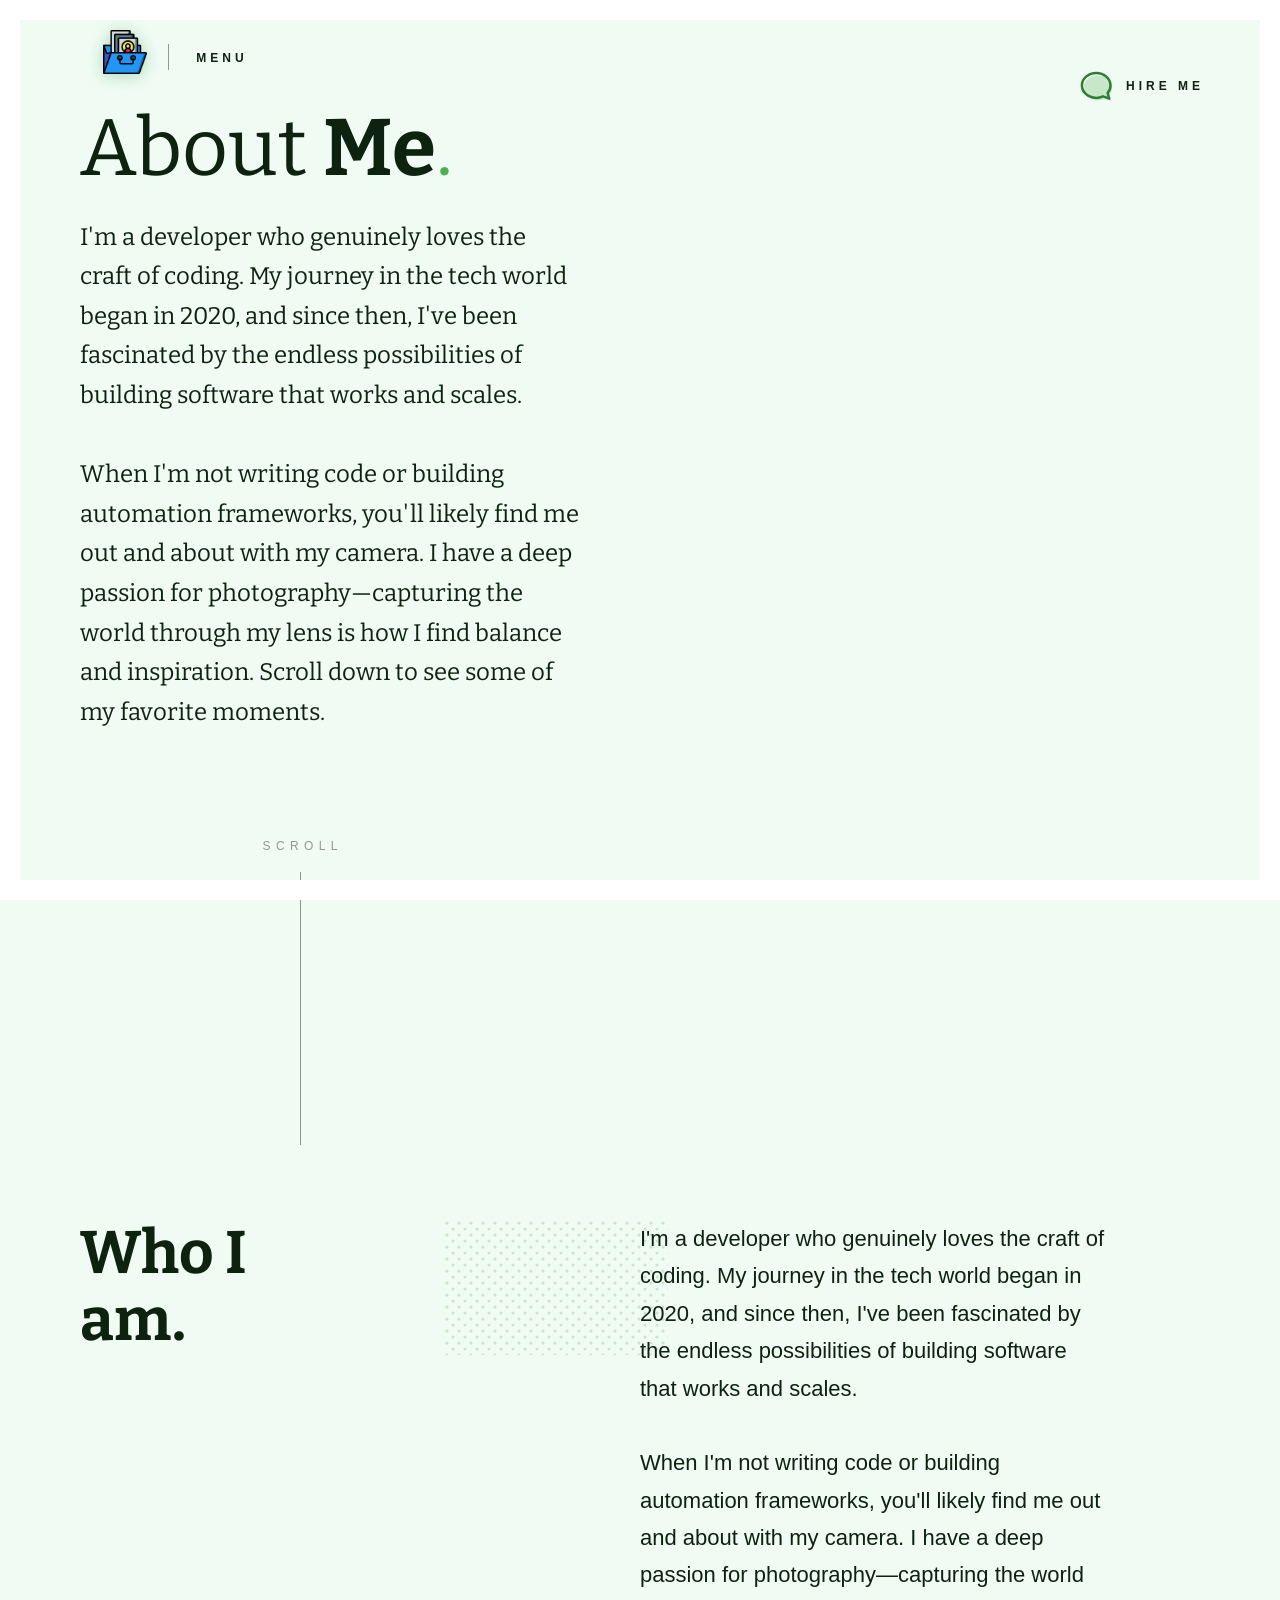
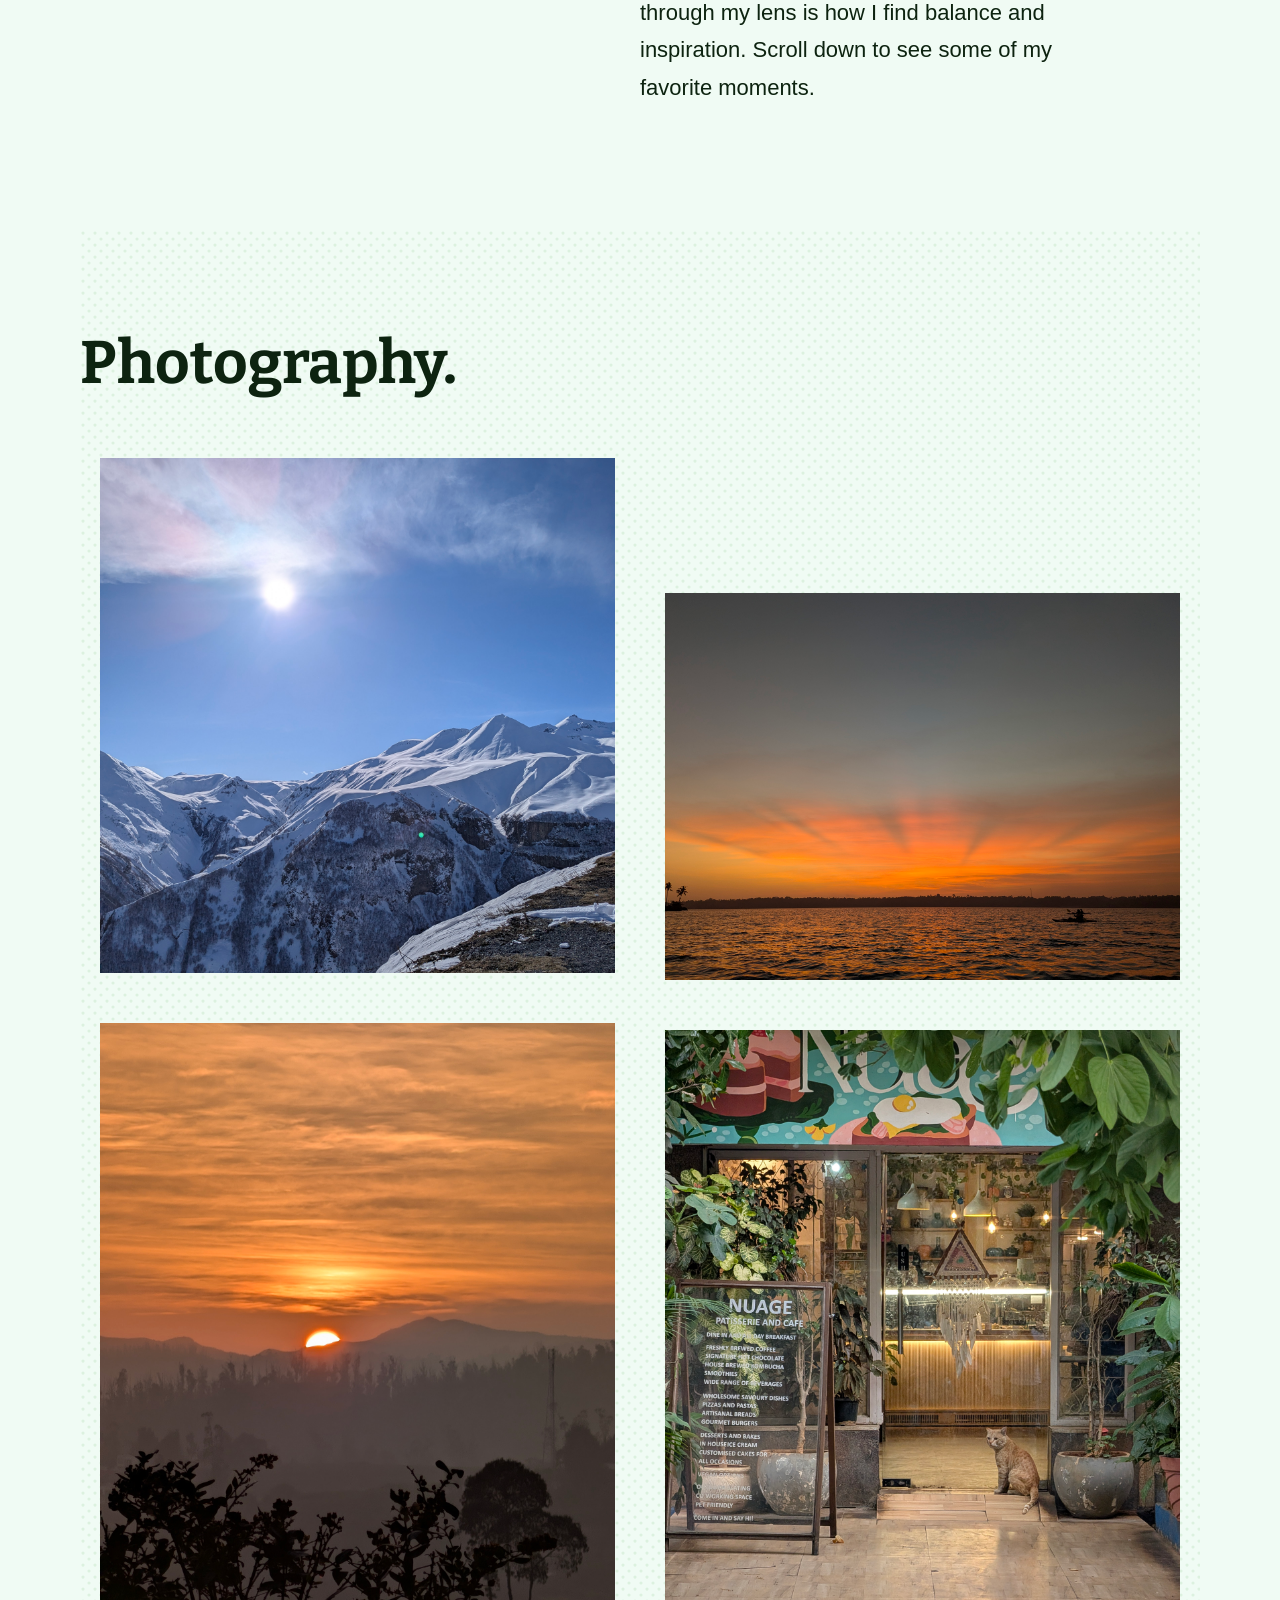
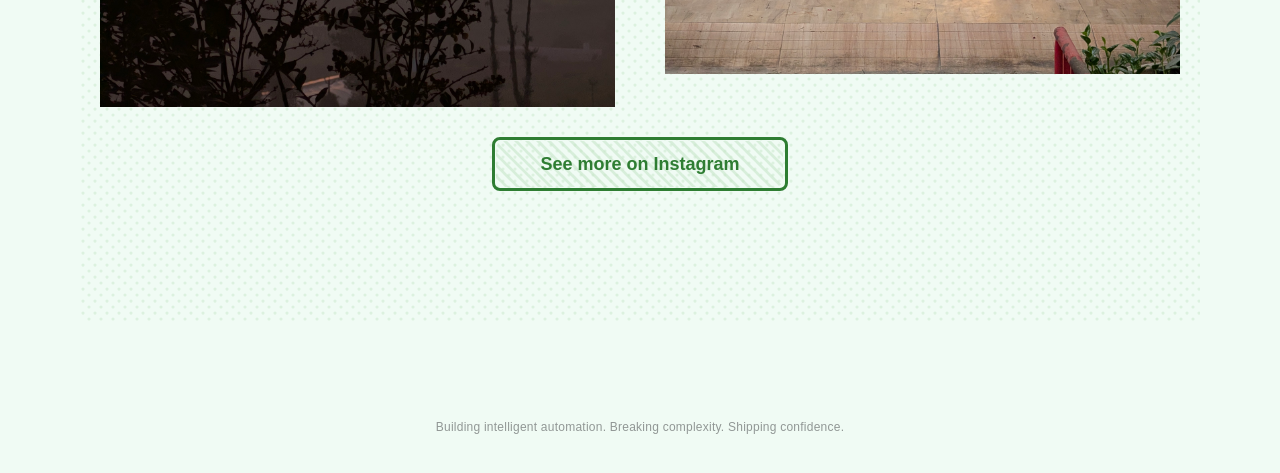
==== about.html @ 6d026c74 "refactor: replace Netflix-style intro animation with a percentage-based loader and add new photograp" ====
<!doctype html><html class="no-js" lang="en"><head><meta charset="UTF-8"><meta name="viewport" content="width=device-width,initial-scale=1"><meta http-equiv="X-UA-Compatible" content="ie=edge"><title>About Me - Ayan Ray</title><meta name="description" content="Software Developer & Photographer. Starting since 2020."><meta name="theme-color" content="#c8e6c9"><meta name="color-scheme" content="only light"><link rel="apple-touch-icon" sizes="180x180" href="./assets/img/apple-touch-icon.png"><link rel="icon" type="image/png" sizes="32x32" href="./assets/img/favicon-32x32.png"><link rel="icon" type="image/png" sizes="16x16" href="./assets/img/favicon-16x16.png"><link rel="icon" type="image/png" href="./assets/img/favicon.ico"><link href="https://fonts.googleapis.com/css?family=Bitter:400,700&display=swap" rel="stylesheet"><link rel="stylesheet" href="./assets/css/styles.css"><style id="theme">
  :root {
    --bg: #f0fbf4;
    --line: #2e7d32;
    --fill: #c8e6c9;
    --text: #0d2310;
    --subtext: #4caf50;
    --duo: #c8e6c9;
  }
  .stripes {
    background-image: url("data:image/svg+xml,%3Csvg xmlns='http://www.w3.org/2000/svg' viewBox='0 0 22.93 22.93'%3E%3Cpolygon fill='%23c8e6c9' points='0 8.18 14.75 22.93 22.74 22.93 0 0.19 0 8.18'/%3E%3Cpolygon fill='%23c8e6c9' points='22.93 8.37 22.93 0.38 22.56 0 14.56 0 22.93 8.37'/%3E%3C/svg%3E");
    background-size: 11px;
    opacity: .6;
  }
  .dots {
    background-image: url("data:image/svg+xml,%3Csvg version='1.1' xmlns='http://www.w3.org/2000/svg' x='0px' y='0px' viewBox='0 0 22.9 22.9' style='enable-background:new 0 0 22.9 22.9;' xml:space='preserve'%3E%3Ccircle fill='%23c8e6c9' cx='5.7' cy='5.9' r='3'/%3E%3Ccircle fill='%23c8e6c9' cx='17.2' cy='17.2' r='3'/%3E%3C/svg%3E");
    background-size: 12px;
  }

  /* Split-panel layout overrides */
  .page-body--bio .panels { align-items: flex-start; }
  .panels__main .flow p { font-size: 2.2rem; line-height: 1.7; margin-bottom: 2em; color: var(--text); }
  @media (max-width: 1000px) { .panels__main .flow p { font-size: 1.8rem; } }

  /* Photography Gallery Staggered Grid */
  .photo-gallery {
    position: relative;
    padding: 100px 0;
    margin: 80px 0;
    overflow: hidden;
  }
  
  .photo-gallery__bg {
    position: absolute;
    inset: 0;
    z-index: 0;
    opacity: 0.5;
  }

  .photo-grid {
    position: relative;
    z-index: 1;
    display: flex;
    gap: 50px;
    padding: 0 20px;
    max-width: 1200px;
    margin: 0 auto;
  }

  .photo-grid__col {
    display: flex;
    flex-direction: column;
    gap: 50px;
    width: 50%;
  }

  .photo-grid__col--right {
    margin-top: 15vh; /* This creates the staggered masonry look */
  }

  .photo-item {
    position: relative;
    width: 100%;
    background: rgba(0,0,0,0.05); /* Soft placeholder */
    overflow: hidden;
    /* Custom reveal animation initial state */
    opacity: 0;
    transform: translateY(60px) scale(0.98);
    transition: opacity 1.2s cubic-bezier(0.16, 1, 0.3, 1), 
                transform 1.2s cubic-bezier(0.16, 1, 0.3, 1);
  }

  /* Reveal logic linked to main.js data-reveal="is-onscreen" trigger */
  .photo-item.is-onscreen {
    opacity: 1 !important;
    transform: translateY(0) scale(1) !important;
  }

  /* Staggered delays for photos in columns */
  .photo-grid__col--left .photo-item:nth-child(1) { transition-delay: 0.1s; }
  .photo-grid__col--left .photo-item:nth-child(2) { transition-delay: 0.3s; }
  .photo-grid__col--right .photo-item:nth-child(1) { transition-delay: 0.2s; }
  .photo-grid__col--right .photo-item:nth-child(2) { transition-delay: 0.4s; }

  .photo-item img {
    display: block;
    width: 100%;
    height: auto;
    object-fit: cover;
    transition: transform 2s cubic-bezier(0.16, 1, 0.3, 1);
  }

  .photo-item:hover img {
    transform: scale(1.05);
  }

  @media (max-width: 768px) {
    .photo-grid {
      flex-direction: column;
      gap: 30px;
    }
    .photo-grid__col {
      width: 100%;
      margin-top: 0 !important;
    }
    .photo-gallery {
      padding: 40px 0;
    }
  }
</style>
<script>
  document.querySelector('html').classList.add('js');
  document.querySelector('html').classList.remove('no-js');
</script></head><body>

<a class="skip-link u-vhide" href="#main-content">Skip to content</a>

<div class="pagewrap">
  <div class="mainnav">
    <div class="logo-wrap">
      <a href="/" data-rekishi-skip="true">
        <span class="u-vhide">Back to the homepage</span>
        <span class="logo"><img src="./assets/img/custom/portfolio.png" alt="Ayan Ray" style="height:44px;width:auto;display:block;object-fit:contain;"></span>
      </a>
    </div>
    <div class="menu-link">
      <button class="menu-link__trigger js-menu-trigger" aria-expanded="false" aria-controls="main-menu">
        <span class="menu-link__mask">
          <span class="menu-link__label menu-link__label--close js-menu-label-close" aria-hidden="true">Close</span>
          <span class="menu-link__label menu-link__label--open js-menu-label-open" aria-hidden="false">Menu</span>
        </span>
      </button>
    </div>
    <a class="hire-me" href="mailto:rayayan1947@gmail.com?subject=🤘 Hi Ayan, I'd like to hire you" data-config-href="menu.hire_me_link">
      <div class="shade" data-drift="-4 -6" data-drift-center="y">
        <svg xmlns="http://www.w3.org/2000/svg" viewBox="0 0 60 60"><path class="filled-path" d="M30.78,9.87c13.52,0,24.46,9.58,24.46,21.41a19.4,19.4,0,0,1-5,12.95h0l2.9,9.82L42.37,50.1h0a27.51,27.51,0,0,1-11.59,2.58,26.84,26.84,0,0,1-14-3.86C10.42,45,6.24,38.52,6.24,31.2,6.24,19.53,17.26,9.87,30.78,9.87Z"/></svg>
      </div>
      <div class="main">
        <svg xmlns="http://www.w3.org/2000/svg" viewBox="0 0 60 60"><path class="stroke-path" d="M27.78,5.87c13.52,0,24.46,9.58,24.46,21.41a19.4,19.4,0,0,1-5,12.95h0l2.9,9.82L39.37,46.1h0a27.51,27.51,0,0,1-11.59,2.58,26.84,26.84,0,0,1-14-3.86C7.42,41,3.24,34.52,3.24,27.2,3.24,15.53,14.26,5.87,27.78,5.87Z"/></svg>
      </div>
      Hire me
    </a>
  </div>

  <div class="main-menu js-menu" id="main-menu">
    <div class="main-menu__mask"></div>
    <div class="main-menu__flyout">
      <div class="main-menu__inr wrap">
        <ul class="social-links">
          <li class="social-links__item"><a class="social-links__link social-links__link--gh" href="https://github.com/ayanrayrocks" rel="noopener noreferrer" target="_blank">Visit my GitHub</a></li>
          <li class="social-links__item"><a class="social-links__link social-links__link--li" href="https://www.linkedin.com/in/ayan-ray-69ba77141/" rel="noopener noreferrer" target="_blank">Connect on LinkedIn</a></li>
          <li class="social-links__item"><a class="social-links__link social-links__link--email" href="mailto:rayayan1947@gmail.com" rel="noopener noreferrer" target="_blank">Send me an Email</a></li>
        </ul>
        <ul class="main-menu__links primary-links">
          <li class="primary-links__item"><a class="primary-links__link t-primary" href="/" data-rekishi-skip="true" aria-describedby="desc_home" data-config="menu.item_home">Home</a> <span id="desc_home" class="primary-links__summary">Back to the home page.</span></li>
          <li class="primary-links__item"><a class="primary-links__link t-primary" href="./work.html" data-rekishi-skip="true" aria-describedby="desc_work" data-config="menu.item_work">Work</a> <span id="desc_work" class="primary-links__summary">My featured projects.</span></li>
          <li class="primary-links__item"><a aria-current="page" class="primary-links__link t-primary" href="./about.html" data-rekishi-skip="true" aria-describedby="desc_about" data-config="menu.item_about">About</a> <span id="desc_about" class="primary-links__summary">A little about me and my background.</span></li>
        </ul>
      </div>
    </div>
  </div>

  <main id="main-content" class="page-body page-body--header page-body--bio" tabindex="-1">
    
    <header class="page-header page-header--masthead">
      <div class="page-header__inr">
        <div class="page-header__content" data-reveal="is-onscreen">
          <h1 class="page-header__title lh-tight t-primary t-outline">
            About <b>Me</b><span class="dot">.</span>
          </h1>
          <p class="page-header__lede lh-loose t-primary" data-config="about.description">
            Loading...
          </p>
          <span class="page-header__scroll" aria-hidden="true"><span><span>S</span> <span>c</span> <span>r</span> <span>o</span> <span>l</span> <span>l</span></span></span>
        </div>
      </div>
    </header>

    <!-- Bio Section -->
    <div class="panels chunk" data-reveal="is-onscreen">
      <div class="panels__side">
        <div class="dot-header">
          <div class="dot-header__dots" data-drift="-10 -10"><div class="dots"></div></div>
          <div class="dot-header__content">
            <h2 class="t-heading t-medium:s t-big:m t-bigger:l">Who I am.</h2>
          </div>
        </div>
      </div>
      <div class="panels__main">
        <div class="flow reveal-content">
          <p data-config="about.description">Loading my personal story...</p>
        </div>
      </div>
    </div>

    <!-- Photography Section -->
    <section class="photo-gallery chunk">
      <div class="photo-gallery__bg dots"></div>
      
      <div class="article-heading wrap">
        <h2 class="article-heading__title t-heading t-medium:s t-big:m t-bigger:l">Photography<b>.</b></h2>
      </div>

      <div class="photo-grid">
        <div class="photo-grid__col photo-grid__col--left">
           <!-- Dynamic images will be injected here -->
        </div>
        <div class="photo-grid__col photo-grid__col--right">
           <!-- Dynamic images will be injected here -->
        </div>
      </div>

      <footer class="photo-grid__footer">
        <a class="btn" href="https://instagram.com/ayanrayrocks" target="_blank">
          <span class="btn__label">See more on Instagram</span>
          <span class="btn__fill stripes"></span>
        </a>
      </footer>
    </section>

  </main>
</div>

<small class="made-in-wales" data-config="footer.text">© MMXXVI. Building with scale & passion.</small>

<script src="./assets/js/main.js"></script>
<script src="./assets/js/configLoader.js"></script>
<script src="./assets/js/galleryLoader.js"></script>

<style>
  .logo img { margin-left: 38px; filter: drop-shadow(0 2px 8px rgba(40,167,69,0.35)); }
  .primary-links { list-style: none !important; padding: 0 !important; margin: 0 !important; }
  .primary-links__item { display: block !important; position: relative !important; margin-bottom: 0.15em !important; }
  .primary-links__link { font-size: 4rem; line-height: 5.2rem; }
  @media(min-width:512px)and (min-height:700px){ .primary-links__link { font-size: 6rem; line-height: 1.25; } }
</style>

</body></html>
---- assets/css/styles.css ----
a,abbr,acronym,address,applet,article,aside,audio,b,big,blockquote,body,canvas,caption,center,cite,code,dd,del,details,dfn,div,dl,dt,em,embed,fieldset,figcaption,figure,footer,form,h1,h2,h3,h4,h5,h6,header,hgroup,html,i,iframe,img,ins,kbd,label,legend,li,mark,menu,nav,object,ol,output,p,pre,q,ruby,s,samp,section,small,span,strike,strong,sub,summary,sup,table,tbody,td,tfoot,th,thead,time,tr,tt,u,ul,var,video{margin:0;padding:0;border:0;font-size:100%;font:inherit;vertical-align:baseline}article,aside,details,figcaption,figure,footer,header,hgroup,menu,nav,section{display:block}body{line-height:1}ol,ul{list-style:none}blockquote,q{quotes:none}blockquote:after,blockquote:before,q:after,q:before{content:"";content:none}table{border-collapse:collapse;border-spacing:0}@media(prefers-reduced-motion:reduce){*,:after,:before{animation:none!important;transition:none!important}}:root{--bg:#f4f9fc;--line:#6000cb;--fill:#aadcec;--text:#0f1b61;--subtext:#73bbc5;--duo:#105d67}a:not([class]){font-weight:700;color:inherit;border-bottom:.125em solid var(--fill,var(--subtext))}a:not([class]),a:not([class]) abbr{text-decoration:none}.flow{margin:0 auto;position:relative}.flow>*+*{margin-top:20px}.flow em{font-style:italic}.flow strong{font-weight:700}.flow label,.flow p{-webkit-font-smoothing:antialiased;font-family:-apple-system,BlinkMacSystemFont,Segoe UI,Roboto,Helvetica,Arial,sans-serif,Apple Color Emoji,Segoe UI Emoji,Segoe UI Symbol;margin:25px auto;font-size:1.6rem;line-height:1.65;font-weight:400;color:var(--text)}@media(min-width:512px){.flow label,.flow p{font-size:1.8rem}}.flow label:first-child,.flow p:first-child{margin-top:0}.flow img{max-width:100%;height:auto}.flow>h3+p{margin-top:10px}.flow label{font-weight:700;display:block}.flow *+h2{margin-top:90px}.flow *+h3{margin-top:60px}.flow ol,.flow ul{list-style:none;padding-left:2.5rem;margin:30px auto}.flow ol li,.flow ul li{-webkit-font-smoothing:antialiased;font-family:-apple-system,BlinkMacSystemFont,Segoe UI,Roboto,Helvetica,Arial,sans-serif,Apple Color Emoji,Segoe UI Emoji,Segoe UI Symbol;font-size:1.6rem;line-height:1.65;font-weight:400;color:var(--text);margin:15px auto}@media(min-width:512px){.flow ol li,.flow ul li{font-size:1.8rem}}.flow ul li{position:relative}.flow ul li:before{content:"";position:absolute;width:8px;height:8px;background:var(--subtext);left:-2.5rem;top:.85rem;border-radius:100%}.flow ol{counter-reset:list-counter}.flow ol li{counter-increment:list-counter;position:relative}.flow ol li:before{content:counter(list-counter) ".";position:absolute;font-weight:700;vertical-align:bottom;width:10px;height:1em;color:var(--subtext);left:-2.5rem;top:0}.flow blockquote{position:relative;margin:40px auto;padding-left:40px}.flow blockquote:before{content:"“";font-family:-apple-system,BlinkMacSystemFont,Segoe UI,Roboto,Helvetica,Arial,sans-serif,Apple Color Emoji,Segoe UI Emoji,Segoe UI Symbol;position:absolute;top:-5px;left:0;font-size:8rem;font-weight:700;color:var(--subtext)}.flow blockquote p{font-family:Bitter,serif;font-size:2rem;letter-spacing:.0075em;line-height:1.65;max-width:900px;font-weight:400;color:var(--text);font-weight:700}.flow blockquote p b{font-weight:700}@media(min-width:512px){.flow blockquote p{font-size:2.4rem}}@media(min-width:512px){.flow blockquote{margin:60px auto;padding-left:55px}.flow blockquote:before{font-size:10rem}}.dot{color:var(--subtext)}.t-heading,.t-strong,b,strong{font-weight:700}.t-heading,.t-primary{position:relative;font-family:Bitter,serif;line-height:1.125;color:var(--text);scroll-margin-top:-40px}.t-allcaps{-webkit-font-smoothing:antialiased;font-family:-apple-system,BlinkMacSystemFont,Segoe UI,Roboto,Helvetica,Arial,sans-serif,Apple Color Emoji,Segoe UI Emoji,Segoe UI Symbol;text-transform:uppercase;font-weight:600;letter-spacing:.075em;line-height:1.25}.t-outline{text-shadow:-1px -1px var(--bg),0 -1px var(--bg),1px -1px var(--bg),-1px 0 var(--bg),1px 0 var(--bg),-1px 1px var(--bg),0 1px var(--bg),1px 1px var(--bg),-2px -2px var(--bg),0 -2px var(--bg),2px -2px var(--bg),-2px 0 var(--bg),2px 0 var(--bg),-2px 2px var(--bg),0 2px var(--bg),2px 2px var(--bg),-3px -3px var(--bg),0 -3px var(--bg),3px -3px var(--bg),-3px 0 var(--bg),3px 0 var(--bg),-3px 3px var(--bg),0 3px var(--bg),3px 3px var(--bg),-4px -4px var(--bg),0 -4px var(--bg),4px -4px var(--bg),-4px 0 var(--bg),4px 0 var(--bg),-4px 4px var(--bg),0 4px var(--bg),4px 4px var(--bg)}abbr,dfn{display:inline-block;line-height:1.25;border-bottom:.125em dashed var(--fill,var(--subtext));cursor:help;text-decoration:none}@media screen and (max-width:512px){.t-beast\:s{font-size:8rem}.t-biggest\:s{font-size:7.5rem}.t-bigger\:s{font-size:6rem}.t-big\:s{font-size:4.2rem}.t-medium\:s{font-size:3.8rem}.t-subhead\:s{font-size:2.8rem}.t-lede\:s{font-size:2.4rem}.t-sublede\:s{font-size:2rem}.t-body\:s{font-size:1.8rem}.t-small\:s{font-size:1.5rem}.t-tiny\:s{font-size:1.2rem}}@media screen and (min-width:513px)and (max-width:1000px){.t-beast\:m{font-size:8rem}.t-biggest\:m{font-size:7.5rem}.t-bigger\:m{font-size:6rem}.t-big\:m{font-size:4.2rem}.t-medium\:m{font-size:3.8rem}.t-subhead\:m{font-size:2.8rem}.t-lede\:m{font-size:2.4rem}.t-sublede\:m{font-size:2rem}.t-body\:m{font-size:1.8rem}.t-small\:m{font-size:1.5rem}.t-tiny\:m{font-size:1.2rem}}@media screen and (min-width:1001px){.t-beast\:l{font-size:8rem}.t-biggest\:l{font-size:7.5rem}.t-bigger\:l{font-size:6rem}.t-big\:l{font-size:4.2rem}.t-medium\:l{font-size:3.8rem}.t-subhead\:l{font-size:2.8rem}.t-lede\:l{font-size:2.4rem}.t-sublede\:l{font-size:2rem}.t-body\:l{font-size:1.8rem}.t-small\:l{font-size:1.5rem}.t-tiny\:l{font-size:1.2rem}}@media screen and (min-width:1201px){.t-beast\:xl{font-size:8rem}.t-biggest\:xl{font-size:7.5rem}.t-bigger\:xl{font-size:6rem}.t-big\:xl{font-size:4.2rem}.t-medium\:xl{font-size:3.8rem}.t-lede\:xl{font-size:2.4rem}.t-sublede\:xl{font-size:2rem}.t-body\:xl{font-size:1.8rem}.t-small\:xl{font-size:1.5rem}.t-tiny\:xl{font-size:1.2rem}}.lh-tight{line-height:1}.lh-mid{line-height:1.5}.lh-loose,p:not([class]){line-height:1.65}p:not([class]){-webkit-font-smoothing:antialiased;font-family:-apple-system,BlinkMacSystemFont,Segoe UI,Roboto,Helvetica,Arial,sans-serif,Apple Color Emoji,Segoe UI Emoji,Segoe UI Symbol;font-size:1.6rem;font-weight:400;color:var(--text)}@media(min-width:512px){p:not([class]){font-size:1.8rem}}.article code{color:var(--subtext);font-weight:700;white-space:nowrap;font-family:Consolas,Monaco,Andale Mono,Ubuntu Mono,monospace;font-size:.95em}.article img+pre{margin-top:25px}.selectbox{margin-left:1rem;position:relative;display:inline-block;vertical-align:middle;color:var(--line);border:3px solid var(--line);border-radius:8px;overflow:hidden}.selectbox:after{content:"";position:absolute;top:50%;right:1.5rem;width:1rem;height:.6rem;margin-top:-.3rem;border-top:.6rem solid var(--line);border-left:.5rem solid transparent;border-right:.5rem solid transparent}.selectbox select{-webkit-font-smoothing:antialiased;font-family:-apple-system,BlinkMacSystemFont,Segoe UI,Roboto,Helvetica,Arial,sans-serif,Apple Color Emoji,Segoe UI Emoji,Segoe UI Symbol;font-size:1.6rem;line-height:1.65;font-weight:400;color:var(--text);background:transparent;appearance:none;margin:0;border:none;padding:0 3rem 0 1rem}@media(min-width:512px){.selectbox select{font-size:1.8rem}}.avatar-wrap{perspective:1000px;position:relative;width:100%;height:50vh}.bar-outer{position:relative;height:100%}.bar{backface-visibility:hidden;transition:transform 1.5s ease-out;position:absolute;width:80vw;max-width:975px;height:240px;background-size:11px;top:35%;left:50%;transform:translateX(-50%);opacity:.75;overflow:hidden}.bar:after,.bar:before{content:"";position:absolute;top:0;left:0;width:50%;height:100%;background:var(--bg);animation:barReveal .7s cubic-bezier(.23,1,.32,1) 1.5s backwards}.is-loading .bar:after,.is-loading .bar:before{animation-play-state:paused}.bar:before{transform:translateX(-100%)}.bar:after{left:auto;right:0;transform:translateX(100%)}.avatar{width:60vw;height:auto;max-width:465px;position:absolute;top:40%;left:50%;transform:translate(-50%,-50%);transform-origin:bottom center;backface-visibility:hidden;will-change:transform}.avwrap{position:relative;margin-bottom:500px}.beard,.face-tilt,.head__rotation,.head__yaw,.neck__shadow{transform-origin:50% 80%}.avatar--ready .beard,.avatar--ready .ears__left,.avatar--ready .ears__right,.avatar--ready .face-tilt,.avatar--ready .head__rotation,.avatar--ready .head__yaw,.avatar--ready .mouth{will-change:transform;backface-visibility:hidden;perspective:1000;transition:transform .35s ease-out}.avatar--ready .neck__shadow{will-change:transform;backface-visibility:hidden;perspective:1000;transition:transform .4s ease-in-out}.avatar--ready .neck__adamsapple{will-change:transform;animation:breath 2.5s ease-in-out infinite alternate}.avatar--ready .head__y{will-change:transform;animation:breathHead 2.5s ease-in-out infinite alternate}.avatar--ready .nose__breath{will-change:transform;animation:breathNose 2.5s ease-in-out infinite alternate}.avatar--ready .eyes__x,.avatar--ready .eyes__y{backface-visibility:hidden;perspective:1000;transition:all .1s ease-out 10ms}.avatar--ready.creeper .eyes__x,.avatar--ready.creeper .eyes__y{backface-visibility:hidden;perspective:1000;transition:all .3s ease-in-out}.avatar--ready .eyebrow{transition:all .36s ease-in-out}.avatar--ready .eyebrow,.avatar--ready .mouth path{backface-visibility:hidden;perspective:1000}.dizzy .mouth svg{display:none}.dizzy .mouth:before{width:12%;background:var(--line);bottom:34%;transform-origin:top center;animation:breatheMouthUp 2s ease-in-out infinite alternate}.dizzy .mouth:after,.dizzy .mouth:before{content:"";position:absolute;height:2%;border-radius:100%;left:50%;margin-left:-6%}.dizzy .mouth:after{transform-origin:bottom center;width:16%;border-bottom-left-radius:0;border-bottom-right-radius:0;background:var(--bg);bottom:33%;width:12%;animation:breatheMouth 2s ease-in-out infinite alternate}.dizzy .eyebrows__left{animation:dizzyBrowL 2s ease-in-out infinite alternate}.dizzy .eyebrows__right{animation:dizzyBrowR 2s ease-in-out infinite alternate}.dizzy .eyes__left .eye__dot{animation:dizzyEyeL 2.5s ease-in infinite alternate}.dizzy .eyes__right .eye__dot{animation:dizzyEyeR 2.5s ease-in infinite alternate-reverse}.dizzy .eyes__x,.dizzy .eyes__y{transform:none}.dizzy .head__yaw{animation:dizzyYaw 2.5s ease-in-out infinite alternate}.dizzy .head__rotation{animation:dizzySway 1.5s ease-in-out infinite alternate}.bgmask{fill:var(--bg)}.mask--chin{clip-path:url(#clip--chin)}@media screen and (max-width:512px){.avatar .svg-stroke{stroke-width:.45vw}}@media screen and (min-width:513px)and (max-width:1200px){.avatar .svg-stroke{stroke-width:2.5px}}.mask--eyebrow-l{clip-path:url(#clip--eyebrow-l)}.mask--eyebrow-r{clip-path:url(#clip--eyebrow-r)}.svg-pattern{fill:url(#pattern--stubble)}.layer *{backface-visibility:hidden}.layer div,.layer svg{position:absolute;top:0;left:0;right:0;bottom:0;height:100%;width:100%}.avatar--intro .avatar__animwrap{backface-visibility:hidden;transform-origin:center bottom;animation:bakedAvatar 1.5s cubic-bezier(.215,.61,.355,1) 1.25s backwards}.avatar--intro .eyebrows,.avatar--intro .hair,.avatar--intro .mouth,.avatar--intro .nose,.avatar--intro .shading{backface-visibility:hidden;animation:bakedSecondary 1.5s cubic-bezier(.215,.61,.355,1) 1.25s backwards}.avatar--intro .head__y{transform-origin:center 75%;animation:headIn .975s cubic-bezier(.215,.61,.355,1) 1.25s backwards}.avatar--intro .eyes__glasses{backface-visibility:hidden;transform-origin:center bottom;animation:bakedGlasses 1.5s ease-out 1.25s backwards}.avatar__animwrap{position:absolute;top:0;left:0;right:0;bottom:0;backface-visibility:hidden;transform-origin:bottom center}.is-loading .avatar__animwrap,.is-loading .eyebrows,.is-loading .hair,.is-loading .head__y,.is-loading .mouth,.is-loading .nose,.is-loading .shading{animation-play-state:paused!important}@keyframes barReveal{0%{transform:translateX(0)}}@keyframes avatarIn{0%{opacity:0}}@keyframes headIn{5%{transform:scale(1.075,.85)}20%{transform:scale(.8,1.05)}50%{transform:scale(1.025,.9)}0%,to{transform:scale(1)}}@keyframes breatheMouthUp{0%{transform:translateY(2px) scale(.9)}to{transform:translateY(0) scale(.85,1.25)}}@keyframes breatheMouth{to{transform:scaleY(.5)}}@keyframes breath{to{transform:none}0%{transform:translateY(2px)}}@keyframes breathHead{to{transform:translateY(4px)}0%{transform:translateY(0)}}@keyframes breathNose{to{transform:none}0%{transform:translateX(-24px) scaleX(1.075)}}@keyframes dizzySway{0%{transform:rotate(-2deg)}to{transform:rotate(2deg)}}@keyframes dizzyEyeL{0%{transform:translate(68px,85px) scale(.75)}}@keyframes dizzyEyeR{0%{transform:translate(108px,85px) scale(.75)}}@keyframes dizzyYaw{0%{transform:translateY(-2px)}to{transform:translateY(5px)}}@keyframes dizzyBrowL{0%{transform:translateY(-5px)}to{transform:translateY(5px)}}@keyframes dizzyBrowR{0%{transform:translateY(10px)}to{transform:translateY(0)}}@keyframes bakedAvatar{0%{opacity:0;transform:scale(1.2337282615,.9459515515)}1%{transform:scale(1.2918607173,1.0306209681)}3%{transform:scale(1.3225012657,1.1003424939)}4%{transform:scale(1.3279217986,1.1529759485)}6%{transform:scale(1.2780508182,1.2053248387)}7%{transform:scale(1.2319227548,1.2071001777)}9%{transform:scale(1.1212535786,1.1731169371)}10%{transform:scale(1.065401853,1.1432184169)}12%{transform:scale(1.0139650316,1.1087997909)}14%{transform:scale(.9695373498,1.0727445662)}15%{transform:scale(.933868851,1.0375976325)}17%{transform:scale(.9078836758,1.0054553618)}18%{transform:scale(.8917480812,.9779011157)}20%{transform:scale(.8849762281,.9559832879)}21%{transform:scale(.8865612095,.9402307497)}23%{transform:scale(.8951191068,.9306989734)}25%{transform:scale(.909034912,.9270391878)}26%{transform:scale(.9266007455,.9285826319)}28%{transform:scale(.94613876,.9344322277)}29%{transform:scale(.9661032636,.9435547022)}31%{transform:scale(.9851587564,.9548672291)}32%{transform:scale(1.0022326142,.9673139193)}34%{transform:scale(1.0165429605,.9799288545)}35%{transform:scale(1.0276037641,.9918837191)}37%{transform:scale(1.0352103339,1.0025193646)}39%{transform:scale(1.0394091434,1.0113617679)}40%{opacity:1;transform:scale(1.0404563112,1.0181237609)}42%{transform:scale(1.0387691198,1.0226946098)}43%{transform:scale(1.034874726,1.0251199696)}45%{transform:scale(1.0293597564,1.0255749681)}46%{transform:scale(1.0228238592,1.0243331865)}48%{transform:scale(1.0158395586,1.0217341395)}50%{transform:scale(1.0089199995,1.0181515542)}51%{transform:scale(1.0024954209,1.0139643429)}53%{transform:scale(.9968985163,1.009531703)}54%{transform:scale(.9923582464,1.0051732943)}56%{transform:scale(.9890012015,1.0011549741)}57%{transform:scale(.9868592659,.9976801467)}59%{transform:scale(.9858821306,.994886412)}60%{transform:scale(.9859531139,.9928469165)}62%{transform:scale(.9869067741,.9915755959)}64%{transform:scale(.9885469209,.9910353795)}65%{transform:scaleX(.9906638165)}67%{transform:scaleX(.9930495981)}68%{transform:scaleX(.9955112128)}70%{transform:scaleX(.9978804249)}71%{transform:scaleX(1.000020707)}73%{transform:scaleX(1.0018310571)}75%{transform:scaleX(1.0032469692)}76%{transform:scaleX(1.0042389329)}78%{transform:scaleX(1.004808938)}79%{transform:scaleX(1.0049855108)}81%{transform:scaleX(1.0048178258)}82%{transform:scaleX(1.0043694066)}84%{transform:scaleX(1.0037118824)}85%{transform:scaleX(1.0029191863)}87%{transform:scaleX(1.0020624986)}89%{transform:scaleX(1.0012061418)}90%{transform:scaleX(1.000404541)}92%{transform:scaleX(.9997002821)}93%{transform:scaleX(.9991232199)}95%{transform:scaleX(.9986905339)}96%{transform:scaleX(.9984075818)}to{transform:scale(1)}}@keyframes bakedGlasses{0%{transform:translate(1.8252168953px,79.7310864062px)}1%{transform:translate(3.2774357765px,75.4413983327px)}3%{transform:translate(4.3396984375px,67.9666001762px)}4%{transform:translate(5.017755689px,58.1765685246px)}6%{transform:translate(5.3336033642px,35.0111906855px)}7%{transform:translate(5.059784667px,23.1422908208px)}9%{transform:translate(3.9229540015px,1.8073616254px)}11%{transform:translate(2.3804793012px,-13.8144413047px)}12%{transform:translate(1.58649247px,-19.0126499763px)}14%{transform:translate(.8335809956px,-22.4440411613px)}15%{transform:translate(.1537990991px,-24.2050590992px)}17%{transform:translate(-.429446493px,-24.4624457122px)}19%{transform:translate(-.9012614032px,-23.4339517343px)}20%{transform:translate(-1.2547155021px,-21.369410516px)}22%{transform:translate(-1.4899731836px,-18.5330831103px)}23%{transform:translate(-1.61319571px,-15.1879789668px)}25%{transform:translate(-1.6353065485px,-11.5826477653px)}26%{transform:translate(-1.5707036404px,-7.940735931px)}28%{transform:translate(-1.4359923625px,-4.4534154419px)}30%{transform:translate(-1.2488005569px,-1.2746296768px)}31%{transform:translate(-1.0267234054px,1.4810339968px)}33%{transform:translate(-.7864319692px,3.7381398059px)}34%{transform:translate(-.5429656858px,5.4582357679px)}36%{transform:translate(-.3092166255px,6.6361344008px)}38%{transform:translate(-.0956023431px,7.2950696601px)}39%{transform:translate(.0900849648px,7.4811493971px)}41%{transform:translate(.2426723798px,7.2574941498px)}42%{transform:translate(.359467663px,6.6984090572px)}44%{transform:translate(.4400155464px,5.8838807491px)}46%{transform:translate(.4857774684px,4.8946297013px)}47%{transform:translate(.4997628263px,3.8078848536px)}49%{transform:translate(.4861379768px,2.6939848771px)}50%{transform:translate(.449836323px,1.6138523362px)}52%{transform:translate(.3961891863px,.6173354141px)}53%{transform:translate(.3305930804px,-.257631515px)}55%{transform:translate(.258224749px,-.9851314195px)}57%{transform:translate(.1838111536px,-1.5507399648px)}58%{transform:translate(.1114576939px,-1.9504958671px)}60%{transform:translate(.0445344705px,-2.189496245px)}61%{transform:translate(-.0143825251px,-2.2802461116px)}63%{transform:translate(-.0635207317px,-2.2408838509px)}65%{transform:translate(-.1018779729px,-2.0933921298px)}66%{transform:translate(-.1291552348px,-1.8618876376px)}68%{transform:translate(-.1456639387px,-1.5710646863px)}69%{transform:translate(-.152216349px,-1.2448483488px)}71%{transform:translate(-.15000729px,-.9052935827px)}73%{transform:translate(-.140494532px,-.5717486641px)}74%{transform:translate(-.1252841457px,-.2602849714px)}76%{transform:translate(-.1060259031px,.0166187238px)}77%{transform:translate(-.0843225117px,.250160448px)}79%{transform:translate(-.061655183px,.4350989584px)}80%{transform:translate(-.0393268188px,.5694740768px)}82%{transform:translate(-.0184230056px,.6542027925px)}84%{transform:translate(.0002099298px,.6925907867px)}85%{transform:translate(.0159713052px,.6897972537px)}87%{transform:translate(.0284989718px,.6522874542px)}88%{transform:translate(.0376511423px,.5873027802px)}90%{transform:translate(.0434797803px,.5023726398px)}92%{transform:translate(.0461982053px,.4048866123px)}93%{transform:translate(.0461454495px,.3017394183px)}95%{transform:translate(.0437496824px,.1990556133px)}96%{transform:translate(.0394927097px,.1019957906px)}98%{transform:translate(.0338771901px,.0146416546px)}to{transform:translate(0)}}@keyframes bakedSecondary{0%{transform:translate(1.7959659753px,31.0190756201px)}2%{transform:translate(4.1475565303px,28.1896658639px)}5%{transform:translate(4.7346136551px,25.0498718545px)}7%{transform:translate(4.9274862799px,17.0267516236px)}10%{transform:translate(3.9455562973px,7.0095785006px)}12%{transform:translate(2.6380651848px,.1856833204px)}15%{transform:translate(1.2872407443px,-4.4216480003px)}17%{transform:translate(.1503062633px,-6.7146617386px)}20%{transform:translate(-.638792475px,-7.0440477499px)}22%{transform:translate(-1.0528295751px,-5.998010865px)}25%{transform:translate(-1.1410079869px,-4.218173871px)}27%{transform:translate(-1.090744538px,-3.2342576839px)}30%{transform:translate(-.9949108007px,-2.2665736839px)}32%{transform:translate(-.7180572499px,-.5508241259px)}35%{transform:translate(-.3424919458px,.8833091539px)}37%{transform:translate(-.1987099315px,1.2516638676px)}40%{transform:translate(-.0710324798px,1.4904886752px)}42%{transform:translate(.0370591444px,1.6112932512px)}45%{transform:translate(.1236967049px,1.6294174036px)}47%{transform:translate(.1884262261px,1.5625676653px)}50%{transform:translate(.2319743572px,1.4295005375px)}52%{transform:translate(.2628321448px,1.0384149282px)}55%{transform:translate(.2261366623px,.5023708992px)}57%{transform:translate(.196199522px,.2960350152px)}60%{transform:translate(.1618536151px,.1122649899px)}62%{transform:translate(.1256200912px,-.0438171866px)}65%{transform:translate(.0896576678px,-.1694061848px)}67%{transform:translate(.0557201126px,-.2637339844px)}70%{transform:translate(.0251417355px,-.327739029px)}72%{transform:translate(-.0011534602px,-.3637098105px)}75%{transform:translate(-.0390673802px,-.365311407px)}77%{transform:translate(-.0574544456px,-.300686443px)}80%{transform:translate(-.0594462276px,-.2032932835px)}82%{transform:translate(-.055841257px,-.1514719342px)}85%{transform:translate(-.050090331px,-.101451597px)}87%{transform:translate(-.0428708077px,-.0554134487px)}90%{transform:translate(-.034810871px,-.0149435954px)}92%{transform:translate(-.0264669528px,.0189385625px)}95%{transform:translate(-.0183088451px,.0457286972px)}97%{transform:translate(-.010711855px,.0653694583px)}to{transform:translate(0)}}.avatar-bg{position:absolute;left:0;top:0;height:100vh;width:100%;z-index:0}.avatar-bg .bar{left:65%;height:240px;max-width:840px}.avatar-bg .avatar-wrap{height:100%}.avatar-bg .avatar{max-width:575px;top:45%;left:70%}@media screen and (min-width:1001px)and (max-height:600px){.avatar-bg{min-height:600px;height:600px}}@media screen and (max-width:512px){.avatar-bg{margin-top:60px!important}}@media screen and (max-width:1000px){.avatar-bg{position:relative;margin-top:100px;left:0;height:45vh;min-height:300px}.avatar-bg .bar{left:50%;top:40%;height:25vw;max-height:200px}.avatar-bg .avatar{top:0;transform:translate(-50%);width:75vw;height:45vh;min-height:300px;left:50%;max-width:400px}}@media screen and (min-width:1001px)and (max-width:1200px){.avatar-bg{left:0}.avatar-bg .bar{left:60%;max-width:65vw;height:200px;max-height:240px}.avatar-bg .avatar{max-width:485px;width:50vw;left:70%}}.u-vhide{overflow:hidden;position:absolute;clip:rect(0,0,0,0);left:-900px}@media screen and (max-width:512px){.u-hide\:s{display:none}}@media screen and (min-width:513px)and (max-width:1000px){.u-hide\:m{display:none}}@media screen and (min-width:1001px){.u-hide\:l{display:none}}*,:after,:before{box-sizing:border-box}main:focus{outline:none}html{font-size:62.5%;-webkit-font-smoothing:antialiased}html:after,html:before{content:"";will-change:top left;backface-visibility:hidden;position:fixed;top:0;height:100%;width:20px;background:#fff;z-index:21000}html:before{left:0}html:after{right:0}body{background:var(--bg);min-height:calc(100vh - 40px);position:relative;padding:20px}body:after,body:before{content:"";will-change:top left;backface-visibility:hidden;position:fixed;left:0;width:100%;height:20px;background:#fff;z-index:20000}body:before{top:0}body:after{bottom:0}body.lock-scroll,html.lock-scroll{overflow:hidden}@media(max-width:512px){html:after,html:before{width:10px}body{padding:10px}body:after,body:before{height:10px}}.inner-body{max-width:975px;margin:0 auto}.pagewrap{min-height:calc(100vh - 40px);position:relative;background:var(--bg);overflow:hidden;transition:background 1s cubic-bezier(.165,.84,.44,1)}@media(max-width:511px){.pagewrap:before{content:"";position:fixed;background:linear-gradient(180deg,var(--bg) 60%,hsla(0,0%,100%,0));width:100%;height:100px;top:0;left:0;pointer-events:none;z-index:999}}.chunk{margin:150px auto}.chunk:first-child{margin-top:0}@media(min-width:741px){.break-out{width:75vw;margin-top:60px;margin-bottom:60px;margin-left:50%;transform:translateX(-50%)}}.page-body{margin:100px 20px}@media(min-width:512px){.page-body{margin:230px 30px 100px}}@media(min-width:800px){.page-body{margin:230px 60px 100px}}.page-body--header{margin:0 20px 100px}@media(min-width:512px){.page-body--header{margin:0 60px 100px}}hr{height:1px;border:none;background:var(--text);opacity:.275;margin:100px auto}.section{max-width:1200px;margin:0 auto}.article{max-width:740px;margin:0 auto}.cluster,.repel{display:flex;align-items:center;color:inherit}.cluster+pre[class*=language-],.repel+pre[class*=language-]{margin-top:25px}.repel{justify-content:space-between}.cluster{justify-content:space-around}.mainnav{z-index:10000;display:inline-block;vertical-align:middle;position:fixed;width:200px;top:0;left:35px}@media(min-width:512px){.mainnav{top:30px;left:65px}}.logo-wrap{position:relative;z-index:10000;display:inline-block;vertical-align:middle;max-width:65px;padding-top:8px;width:100%}@media(min-width:512px){.logo-wrap{padding-top:0;max-width:100px}}.logo-wrap .logo{position:relative;display:block;animation:logoIn .45s ease-out .2s backwards}.logo-wrap .logo .shade{transition:transform 1.5s ease-out;backface-visibility:hidden;position:absolute;top:0;left:0;right:0;bottom:0}.logo-wrap svg{max-width:100%;height:auto;margin-left:-10px}.svg-stroke{fill:none;stroke:var(--line);stroke-width:2.5px;stroke-linecap:round;stroke-linejoin:round;stroke-miterlimit:10;vector-effect:non-scaling-stroke}@media(min-width:512px){.svg-stroke{stroke-width:3px}}.svg-fill-stroke{fill:var(--line)}.svg-fill{fill:var(--fill,var(--bg))}.svg-blank{fill:none}.stroke-path,.stroke-poly{fill:none;stroke:var(--line);stroke-width:2.5px;stroke-linecap:round;stroke-linejoin:round;stroke-miterlimit:10;vector-effect:non-scaling-stroke}@media(min-width:512px){.stroke-path,.stroke-poly{stroke-width:3px}}.svg-stroke-thin{fill:none;stroke:var(--line);stroke-width:2.5px;stroke-linecap:round;stroke-linejoin:round;stroke-miterlimit:10;vector-effect:non-scaling-stroke}.svg-stroke-dashed{stroke-dasharray:6}.svg-bg{fill:var(--bg)}.filled-path,.filled-poly,.svg-fill{fill:var(--fill,var(--bg))}.hire-me{vertical-align:middle;text-align:center;width:100px;height:18px;font-family:-apple-system,BlinkMacSystemFont,Segoe UI,Roboto,Helvetica,Arial,sans-serif,Apple Color Emoji,Segoe UI Emoji,Segoe UI Symbol;position:fixed;right:65px;top:80px;background:transparent;border:none;font-weight:700;font-size:1.2rem;line-height:1.2rem;letter-spacing:4px;text-transform:uppercase;text-decoration:none;color:var(--text);outline:none;transition:all .12s cubic-bezier(.25,.46,.45,.94);z-index:90000}.hire-me:hover{letter-spacing:6px;color:var(--text)}.hire-me .shade{transition:transform 1.5s ease-out}.hire-me .main svg,.hire-me .shade{position:absolute;left:-35px;top:40%;transform:translateY(-50%);width:35px;height:35px}.hire-me .main svg .stroke-path,.hire-me .shade .stroke-path{stroke-width:2.5px}@media(max-width:511px){.hire-me{right:20px;top:38px}.hire-me svg{display:none}}.btn{margin:30px 0;font-size:1.8rem;text-decoration:none;font-family:-apple-system,BlinkMacSystemFont,Segoe UI,Roboto,Helvetica,Arial,sans-serif,Apple Color Emoji,Segoe UI Emoji,Segoe UI Symbol;font-weight:700;text-align:center}.btn,.btn__label{display:inline-block;position:relative}.btn__label{padding:15px 45px;color:var(--line);border:3px solid var(--line);border-radius:8px;z-index:2}.btn__fill{will-change:transform;backface-visibility:hidden;user-select:none;transition:transform 1.5s ease-out,background .15s ease-out;display:inline-block;position:absolute;padding:16px 0;top:4px;left:4px;right:4px;bottom:4px;color:var(--bg);text-align:center;z-index:1;border-radius:8px;opacity:.75}.btn:hover .btn__fill{background-color:var(--fill,var(--bg))}.btn--small{padding:10px 0}.clock{width:7.5%;height:7.5%;top:70%;left:67%}.clock,.clock:after{position:absolute;border-radius:100%}.clock:after{content:"";top:50%;left:50%;width:2px;height:2px;background:var(--line);margin-left:-1px;margin-top:-1px}.clock-pivot,.clock-pivot__hand{position:absolute;top:0;left:0;width:100%;height:100%;transition:all .1s ease-out}.clock-pivot__hand--hour:after{height:33.33%}.clock-pivot__hand--hour:after,.clock-pivot__hand--minute:after{content:"";position:absolute;width:2px;left:50%;margin-left:-1px;background:var(--line);bottom:50%}.clock-pivot__hand--minute:after{height:49%}.text{position:absolute;overflow:hidden}.text--a{top:23%;left:49%;width:44%;height:12%}.text--b{top:47%;left:6%;width:36%;height:12%}.text--c{top:67%;left:60%;width:36%;height:10%}.text__inr{position:absolute;height:100%;width:300vw;top:0;left:50%;background-size:auto;background-position:0;background-repeat:repeat-x}.text--b .text__inr{right:200vw;left:auto;background-position:-50%}.text--c .text__inr{background-position:-70%}.made-in-wales{display:block;text-align:center;font-size:1.2rem;letter-spacing:.02em;color:#919795;font-family:-apple-system,BlinkMacSystemFont,Segoe UI,Roboto,Helvetica,Arial,sans-serif,Apple Color Emoji,Segoe UI Emoji,Segoe UI Symbol;margin-bottom:20px}@media(min-width:1320px){.made-in-wales{position:fixed;font-size:1.2rem;transform-origin:bottom left;transform:rotate(-90deg);bottom:84px;left:55px;text-align:left}.made-in-wales:before{content:"";display:inline-block;vertical-align:middle;margin-right:15px;height:1px;width:25px;background:#919795}}.article-list{margin:120px auto}.article-listing{position:relative;padding-bottom:30px}.article-listing+.article-listing{margin-top:50px}.article-listing:not(:last-child):after{content:"";position:absolute;left:0;right:0;bottom:-1px;height:1px;border:none;background:var(--text);opacity:.275}.article-listing__date{position:relative;display:block;color:var(--subtext);-webkit-font-smoothing:antialiased;font-family:-apple-system,BlinkMacSystemFont,Segoe UI,Roboto,Helvetica,Arial,sans-serif,Apple Color Emoji,Segoe UI Emoji,Segoe UI Symbol;font-size:1.2rem;text-transform:uppercase;font-weight:600;letter-spacing:.075em;line-height:1.25;font-size:1.6rem;margin-bottom:10px}@media(min-width:512px){.article-listing__date{font-size:1.75rem}}.article-listing__link{text-decoration:none;color:inherit}.article-listing__link:hover{text-decoration:underline}@media screen and (min-width:1001px){.article-listing__content{width:60%;margin-right:0}.article-listing__date{position:absolute;top:18px;left:0;margin-right:60px;white-space:nowrap}.article-listing__date:after{content:"";position:absolute;left:100%;top:50%;margin-left:10px;margin-top:-2px;width:80px;height:3px;background:var(--line)}}@keyframes lineIn{0%{opacity:0;transform:translateX(500%) scaleX(5)}1%{opacity:1}to{opacity:1;transform:none}}.article-heading{position:relative}.article-heading .article-heading__byline,.article-heading .article-heading__title>span{opacity:0}.article-heading .article-heading__title>span{transform:translateY(8px)}.article-heading .article-heading__title:before{opacity:0}html:not(.is-loading) .article-heading.is-active .article-heading__byline,html:not(.is-loading) .article-heading.is-active .article-heading__title>span,html:not(.is-loading) .is-onscreen .article-heading .article-heading__byline,html:not(.is-loading) .is-onscreen .article-heading .article-heading__title>span{opacity:1;transform:none}html:not(.is-loading) .article-heading.is-active .article-heading__title:before,html:not(.is-loading) .is-onscreen .article-heading .article-heading__title:before{animation:lineIn .25s cubic-bezier(.45,.85,.35,.85) .3s both}.transitions html:not(.is-loading) .article-heading.is-active .article-heading__title:before,.transitions html:not(.is-loading) .is-onscreen .article-heading .article-heading__title:before{animation:lineIn .25s cubic-bezier(.45,.85,.35,.85) both}.article-heading__title{margin-bottom:50px}@media(min-width:512px){.article-heading__title{margin-bottom:60px}}@media(min-width:750px){.article-heading__title{margin-bottom:60px}}.article-heading__title:before{content:"";position:absolute;left:0;bottom:-23px;height:3px;background:var(--subtext);width:50px;transform-origin:left center}@media(min-width:512px){.article-heading__title:before{width:80px;bottom:-33px}}@media(min-width:750px){.article-heading__title:before{bottom:-30px}}.article-heading__title>span{display:block}.article-heading__title>span,.transitions .article-heading__title>span{transition:opacity .5s cubic-bezier(.215,.61,.355,1) .55s,transform .5s cubic-bezier(.215,.61,.355,1) .55s}.article-heading--small .article-heading__title{margin-bottom:20px}@media(min-width:512px){.article-heading--small .article-heading__title{margin-bottom:30px}}@media(min-width:750px){.article-heading--small .article-heading__title{margin-bottom:50px}}.article-heading--small .article-heading__title:before{width:30px;bottom:-15px}@media(min-width:512px){.article-heading--small .article-heading__title:before{width:50px;bottom:-20px}}@media(min-width:750px){.article-heading--small .article-heading__title:before{bottom:-30px}}@keyframes titleFade{0%{transform:translateY(8px);opacity:0}}.article-heading__byline{display:block;color:var(--subtext);-webkit-font-smoothing:antialiased;font-family:-apple-system,BlinkMacSystemFont,Segoe UI,Roboto,Helvetica,Arial,sans-serif,Apple Color Emoji,Segoe UI Emoji,Segoe UI Symbol;font-size:1.2rem;text-transform:uppercase;font-weight:600;letter-spacing:.075em;line-height:1.25;margin-bottom:10px;transition:opacity .35s cubic-bezier(.215,.61,.355,1) .75s,transform .35s cubic-bezier(.215,.61,.355,1) .75s}@media(min-width:512px){.article-heading__byline{font-size:1.75rem}}.no-js .article-heading__byline,.no-js .article-heading__title:before,.no-js .article-heading__title>span,.reduced-motion .article-heading__byline,.reduced-motion .article-heading__title:before,.reduced-motion .article-heading__title>span{opacity:1;transition:none}.no-js .article-heading__title>span,.reduced-motion .article-heading__title>span{transform:none}.hero{margin-top:130px;position:relative;z-index:1}.hero__title{margin-bottom:40px}@media screen and (min-width:513px){.hero__title{text-align:center}}.hero__content{max-width:580px;margin:0 auto}.hero__bg{position:absolute;height:100%;max-height:450px;width:50%;top:-45%;left:-40%;opacity:.8;transition:transform 1.5s ease-out;z-index:-1}@media screen and (max-width:512px){.hero__bg{left:25%;width:75%;min-height:130px;max-height:380px;height:25vw;top:-150px}}@media screen and (min-width:513px)and (max-width:1000px){.hero__bg{left:auto;right:-10%;width:80%;min-height:130px;max-height:380px;height:25vw;top:-150px}}.portrait{margin-left:auto;position:relative;max-width:320px;z-index:1}.portrait__bg{backface-visibility:hidden;transition:transform 1.5s ease-out;position:absolute;width:95%;height:95%;top:8%;left:8%;opacity:.75;z-index:0}.portrait__image{position:relative;display:inline-block;max-width:500px;max-height:500px;border-radius:100%;overflow:hidden;border:10px solid var(--bg);z-index:1}.portrait__image img{width:100%;height:auto;display:block}code[class*=language-],pre[class*=language-]{color:#000;background:none;font-family:Consolas,Monaco,Andale Mono,Ubuntu Mono,monospace;text-align:left;white-space:pre;word-spacing:normal;word-break:normal;word-wrap:normal;line-height:1.5;-moz-tab-size:4;-o-tab-size:4;tab-size:4;-webkit-hyphens:none;-moz-hyphens:none;-ms-hyphens:none;hyphens:none}pre[class*=language-]{position:relative;margin:.5em 0;overflow:visible;padding:0}pre[class*=language-]>code{position:relative;border-left:10px solid #358ccb;box-shadow:-1px 0 0 0 #358ccb,0 0 0 1px #dfdfdf;background-color:#fdfdfd;background-image:linear-gradient(transparent 50%,rgba(69,142,209,.04) 0);background-size:3em 3em;background-origin:content-box;background-attachment:local}code[class*=language]{max-height:inherit;height:inherit;padding:0 1em;display:block;overflow:auto}:not(pre)>code[class*=language-],pre[class*=language-]{background-color:#fdfdfd;-webkit-box-sizing:border-box;-moz-box-sizing:border-box;box-sizing:border-box;margin-bottom:1em}:not(pre)>code[class*=language-]{position:relative;border-radius:.3em;color:#c92c2c;border:1px solid rgba(0,0,0,.1);display:inline;white-space:normal}pre[class*=language-]:after,pre[class*=language-]:before{content:"";z-index:-2;display:block;position:absolute;bottom:.75em;left:.18em;width:40%;height:20%;max-height:13em;box-shadow:0 13px 8px #979797;-webkit-transform:rotate(-2deg);-moz-transform:rotate(-2deg);-ms-transform:rotate(-2deg);-o-transform:rotate(-2deg);transform:rotate(-2deg)}:not(pre)>code[class*=language-]:after,pre[class*=language-]:after{right:.75em;left:auto;-webkit-transform:rotate(2deg);-moz-transform:rotate(2deg);-ms-transform:rotate(2deg);-o-transform:rotate(2deg);transform:rotate(2deg)}.token.block-comment,.token.cdata,.token.comment,.token.doctype,.token.prolog{color:#7d8b99}.token.punctuation{color:#5f6364}.token.boolean,.token.constant,.token.deleted,.token.function-name,.token.number,.token.property,.token.symbol,.token.tag{color:#c92c2c}.token.attr-name,.token.builtin,.token.char,.token.function,.token.inserted,.token.selector,.token.string{color:#2f9c0a}.token.entity,.token.operator,.token.url,.token.variable{color:#a67f59;background:hsla(0,0%,100%,.5)}.token.atrule,.token.attr-value,.token.class-name,.token.keyword{color:#1990b8}.token.important,.token.regex{color:#e90}.language-css .token.string,.style .token.string{color:#a67f59;background:hsla(0,0%,100%,.5)}.token.important{font-weight:400}.token.bold{font-weight:700}.token.italic{font-style:italic}.token.entity{cursor:help}.namespace{opacity:.7}@media screen and (max-width:767px){pre[class*=language-]:after,pre[class*=language-]:before{bottom:14px;box-shadow:none}}.token.cr:before,.token.lf:before,.token.tab:not(:empty):before{color:#e0d7d1}pre[class*=language-].line-numbers.line-numbers{padding-left:0}pre[class*=language-].line-numbers.line-numbers code{padding-left:3.8em}pre[class*=language-].line-numbers.line-numbers .line-numbers-rows{left:0}pre[class*=language-][data-line]{padding-top:0;padding-bottom:0;padding-left:0}pre[data-line] code{position:relative;padding-left:4em}pre .line-highlight{margin-top:0}:not(pre)>code[class*=language-]{padding:.2em;color:var(--line);font-weight:700;letter-spacing:.05em;background:transparent;border:none}::selection{background:var(--line);color:var(--bg);text-shadow:none}::-moz-selection{background:var(--line);color:#fff;text-shadow:none}pre{margin:40px auto;font-size:1.6rem}pre[class*=language-]:after,pre[class*=language-]:before{content:none}pre[class*=language-]>code{box-shadow:none;border-left:3px solid var(--line);padding:1em}.no-js .loading,.no-js .loading__mask .no-js .mask-wave{display:none}.loading{position:fixed;z-index:-11000;top:0;left:0;right:0;bottom:0;overflow:hidden}.loading__mask{width:100%;height:100%;position:absolute;background:var(--fill,var(--bg));transform:translateY(-110%);backface-visibility:hidden}.loading--in .loading__mask{transition:transform .7s cubic-bezier(.165,.84,.44,1),background-color .35s ease-out;transform:translateY(0)}.loading--out .loading__mask{transition:transform .7s cubic-bezier(.165,.84,.44,1);transform:translateY(110%)}.loading__mask .mask-wave{width:200%;position:absolute;left:0;white-space:nowrap;backface-visibility:hidden;font-size:0;animation:wave 2s linear infinite}.loading__mask .mask-wave svg{display:inline-block;width:50%;height:auto}.loading__mask .mask-wave.mask-wave--bottom{top:100%}.loading__mask .mask-wave.mask-wave--top{bottom:100%}.loading__mask .mask-wave.mask-wave--top svg{transform:scaleY(-1)}.loading--in,.loading--out{z-index:11000}.loader{position:fixed;top:50%;left:50%;transform:translate(-50%,-50%);opacity:0;transition:opacity .2s ease-out}.loading--in .loader{opacity:1;transition:opacity .2s ease-out 1s}@keyframes fadeIn{0%{opacity:0}}@keyframes fadeInSlide{0%{transform:translateY(8px);opacity:0}}@keyframes wave{0%{transform:translateX(0)}to{transform:translateX(-50%)}}.reveal{backface-visibility:hidden;animation:fadeInSlide .75s ease-out 1.15s backwards}.transitions .reveal{animation:fadeInSlide .75s ease-out .8s backwards}.lds-ellipsis{display:inline-block;position:relative;width:64px;height:64px}.lds-ellipsis div{position:absolute;top:27px;width:8px;height:8px;border-radius:50%;background:var(--bg);animation-timing-function:cubic-bezier(0,1,1,0)}.lds-ellipsis div:first-child{left:6px;animation:lds-ellipsis1 .6s infinite}.lds-ellipsis div:nth-child(2){left:6px;animation:lds-ellipsis2 .6s infinite}.lds-ellipsis div:nth-child(3){left:26px;animation:lds-ellipsis2 .6s infinite}.lds-ellipsis div:nth-child(4){left:45px;animation:lds-ellipsis3 .6s infinite}@keyframes lds-ellipsis1{0%{transform:scale(0)}to{transform:scale(1)}}@keyframes lds-ellipsis3{0%{transform:scale(1)}to{transform:scale(0)}}@keyframes lds-ellipsis2{0%{transform:translate(0)}to{transform:translate(19px)}}.menu-link{padding-top:10px;position:relative;display:inline-block;vertical-align:middle;z-index:2}.no-js .menu-link{display:none}.menu-link:before{content:"";display:inline-block;width:1px;height:26px;margin-right:16px;background:#919795;vertical-align:middle;animation:menuBarIn .45s cubic-bezier(.25,.46,.45,.94) .3s backwards}@keyframes logoIn{0%{opacity:0}to{opacity:1}}@keyframes menuBarIn{0%{transform:scaleY(0)}to{transform:none}}@keyframes menuTextIn{0%{opacity:0;transform:translatex(-10px)}to{opacity:1;transform:none}}.menu-link__trigger{vertical-align:middle;overflow:hidden;width:70px;height:18px;position:relative;background:transparent;border:none;font-weight:700;font-size:1.2rem;line-height:1.2rem;letter-spacing:4px;text-transform:uppercase;color:var(--text);outline:none;cursor:pointer;transition:all .12s cubic-bezier(.25,.46,.45,.94);animation:menuTextIn .5s cubic-bezier(.25,.46,.45,.94) .75s backwards}.menu-link__trigger:hover{letter-spacing:6px;color:var(--text)}.menu-link__mask{padding:4px 0;position:absolute;top:0;left:0;width:100%;height:100%;z-index:2}.menu-link__label{display:inline-block;height:20px;transform:translateY(-20px);transition:transform .25s cubic-bezier(.175,.885,.32,1.3)}.is-active .menu-link__label{transform:none}.no-js .main-menu__mask{display:none}.js .main-menu{position:fixed;top:0;left:0;width:100vw;height:100vh;overflow:hidden;z-index:-10000}.js .main-menu.is-open{z-index:1000}.main-menu__mask{position:fixed;transform-origin:bottom left;z-index:10000;overflow:hidden;top:0;left:0;backface-visibility:hidden;width:100vw;height:100vh;background:var(--fill,var(--bg));transform:translateY(-100%);transition:transform .7s cubic-bezier(.165,.84,.44,1)}.is-open .main-menu__mask{transform:none}.js .main-menu__flyout{position:fixed;backface-visibility:hidden;z-index:10001;top:0;left:0;width:100%;height:100%;padding:100px 35px 50px}@media(min-width:512px){.js .main-menu__flyout{top:0;left:0;width:100%;height:100%;padding:150px 55px 80px 65px}}@media(min-width:512px)and (min-height:700px){.js .main-menu__flyout{padding:180px 55px 80px 65px}}.social-links{position:relative;margin:0 0 30px;padding-left:100px}@media(max-width:511px){.social-links{padding-left:80px}}@media(max-width:360px){.social-links{padding-left:0}}@media(min-width:512px)and (min-height:700px){.social-links{margin:0 0 50px;padding-left:120px}}.social-links:after{content:"";position:absolute;top:50%;left:0;height:3px;width:80px;margin-top:-2px;background-color:var(--line);pointer-events:none}.is-open .social-links:after{animation:menuLineIn .25s cubic-bezier(.45,.85,.35,.85) both}@media(max-width:511px){.social-links:after{width:60px}}@media(max-width:360px){.social-links:after{opacity:0}}@keyframes menuLineIn{0%{opacity:0;transform:translateX(500%) scaleX(5)}1%{opacity:1}to{transform:none}}.social-links__item{display:inline-block;vertical-align:middle;margin:0 15px 0 0!important}@media(min-width:580px){.social-links__item{margin:0 40px 0 0!important}}.social-links__link{vertical-align:middle;display:block;overflow:hidden;text-indent:-999px;width:20px;height:20px;background-size:contain;background-repeat:no-repeat;background-position:center 100%;opacity:0}.is-open .social-links__link{opacity:1}.social-links__link--tw{background-image:url([data-uri])}.is-open .social-links__link--tw{transition:opacity .5s ease-out .3s;animation:socialIn .2s cubic-bezier(.175,.885,.32,1.575) .3s backwards}.social-links__link--tw:hover{background-image:url([data-uri])}.social-links__link--bs{background-image:url("data:image/svg+xml;charset=utf-8,%3Csvg xmlns='http://www.w3.org/2000/svg' width='16' height='16' viewBox='0 0 64 57'%3E%3Cpath d='M13.873 3.805C21.21 9.332 29.103 20.537 32 26.55v15.882c0-.338-.13.044-.41.867-1.512 4.456-7.418 21.847-20.923 7.944-7.111-7.32-3.819-14.64 9.125-16.85-7.405 1.264-15.73-.825-18.014-9.015C1.12 23.022 0 8.51 0 6.55 0-3.268 8.579-.182 13.873 3.805zm36.254 0C42.79 9.332 34.897 20.537 32 26.55v15.882c0-.338.13.044.41.867 1.512 4.456 7.418 21.847 20.923 7.944 7.111-7.32 3.819-14.64-9.125-16.85 7.405 1.264 15.73-.825 18.014-9.015C62.88 23.022 64 8.51 64 6.55c0-9.818-8.578-6.732-13.873-2.745z'/%3E%3C/svg%3E")}.is-open .social-links__link--bs{transition:opacity .5s ease-out .3s;animation:socialIn .2s cubic-bezier(.175,.885,.32,1.575) .3s backwards}.social-links__link--bs:hover{background-image:url("data:image/svg+xml;charset=utf-8,%3Csvg xmlns='http://www.w3.org/2000/svg' width='16' height='16' fill='var(--contrast, white)' viewBox='0 0 64 57'%3E%3Cpath d='M13.873 3.805C21.21 9.332 29.103 20.537 32 26.55v15.882c0-.338-.13.044-.41.867-1.512 4.456-7.418 21.847-20.923 7.944-7.111-7.32-3.819-14.64 9.125-16.85-7.405 1.264-15.73-.825-18.014-9.015C1.12 23.022 0 8.51 0 6.55 0-3.268 8.579-.182 13.873 3.805zm36.254 0C42.79 9.332 34.897 20.537 32 26.55v15.882c0-.338.13.044.41.867 1.512 4.456 7.418 21.847 20.923 7.944 7.111-7.32 3.819-14.64-9.125-16.85 7.405 1.264 15.73-.825 18.014-9.015C62.88 23.022 64 8.51 64 6.55c0-9.818-8.578-6.732-13.873-2.745z'/%3E%3C/svg%3E")}.social-links__link--ma{background-image:url("data:image/svg+xml;charset=utf-8,%3Csvg xmlns='http://www.w3.org/2000/svg' width='16' height='16' class='bi bi-mastodon'%3E%3Cpath d='M11.19 12.195c2.016-.24 3.77-1.475 3.99-2.603.348-1.778.32-4.339.32-4.339 0-3.47-2.286-4.488-2.286-4.488C12.062.238 10.083.017 8.027 0h-.05C5.92.017 3.942.238 2.79.765c0 0-2.285 1.017-2.285 4.488l-.002.662c-.004.64-.007 1.35.011 2.091.083 3.394.626 6.74 3.78 7.57 1.454.383 2.703.463 3.709.408 1.823-.1 2.847-.647 2.847-.647l-.06-1.317s-1.303.41-2.767.36c-1.45-.05-2.98-.156-3.215-1.928a3.614 3.614 0 01-.033-.496s1.424.346 3.228.428c1.103.05 2.137-.064 3.188-.189zm1.613-2.47H11.13v-4.08c0-.859-.364-1.295-1.091-1.295-.804 0-1.207.517-1.207 1.541v2.233H7.168V5.89c0-1.024-.403-1.541-1.207-1.541-.727 0-1.091.436-1.091 1.296v4.079H3.197V5.522c0-.859.22-1.541.66-2.046.456-.505 1.052-.764 1.793-.764.856 0 1.504.328 1.933.983L8 4.39l.417-.695c.429-.655 1.077-.983 1.934-.983.74 0 1.336.259 1.791.764.442.505.661 1.187.661 2.046v4.203z'/%3E%3C/svg%3E")}.is-open .social-links__link--ma{transition:opacity .5s ease-out .3s;animation:socialIn .2s cubic-bezier(.175,.885,.32,1.575) .3s backwards}.social-links__link--ma:hover{background-image:url("data:image/svg+xml;charset=utf-8,%3Csvg xmlns='http://www.w3.org/2000/svg' width='16' height='16' fill='var(--contrast, white)' class='bi bi-mastodon'%3E%3Cpath d='M11.19 12.195c2.016-.24 3.77-1.475 3.99-2.603.348-1.778.32-4.339.32-4.339 0-3.47-2.286-4.488-2.286-4.488C12.062.238 10.083.017 8.027 0h-.05C5.92.017 3.942.238 2.79.765c0 0-2.285 1.017-2.285 4.488l-.002.662c-.004.64-.007 1.35.011 2.091.083 3.394.626 6.74 3.78 7.57 1.454.383 2.703.463 3.709.408 1.823-.1 2.847-.647 2.847-.647l-.06-1.317s-1.303.41-2.767.36c-1.45-.05-2.98-.156-3.215-1.928a3.614 3.614 0 01-.033-.496s1.424.346 3.228.428c1.103.05 2.137-.064 3.188-.189zm1.613-2.47H11.13v-4.08c0-.859-.364-1.295-1.091-1.295-.804 0-1.207.517-1.207 1.541v2.233H7.168V5.89c0-1.024-.403-1.541-1.207-1.541-.727 0-1.091.436-1.091 1.296v4.079H3.197V5.522c0-.859.22-1.541.66-2.046.456-.505 1.052-.764 1.793-.764.856 0 1.504.328 1.933.983L8 4.39l.417-.695c.429-.655 1.077-.983 1.934-.983.74 0 1.336.259 1.791.764.442.505.661 1.187.661 2.046v4.203z'/%3E%3C/svg%3E")}.social-links__link--in{background-image:url([data-uri])}.is-open .social-links__link--in{transition:opacity .5s ease-out .35s;animation:socialIn .2s cubic-bezier(.175,.885,.32,1.575) .35s backwards}.social-links__link--in:hover{background-image:url([data-uri])}.social-links__link--rss{background-image:url([data-uri])}.is-open .social-links__link--rss{transition:opacity .5s ease-out .35s;animation:socialIn .2s cubic-bezier(.175,.885,.32,1.575) .35s backwards}.social-links__link--rss:hover{background-image:url([data-uri])}.social-links__link--gh{background-image:url([data-uri])}.is-open .social-links__link--gh{transition:opacity .5s ease-out .4s;animation:socialIn .2s cubic-bezier(.175,.885,.32,1.575) .4s backwards}.social-links__link--gh:hover{background-image:url([data-uri])}.social-links__link--li{margin-top:-4px;background-image:url([data-uri])}.is-open .social-links__link--li{transition:opacity .5s ease-out .45s;animation:socialIn .2s cubic-bezier(.175,.885,.32,1.5) .45s backwards}.social-links__link--li:hover{background-image:url([data-uri])}.social-links__link--email{background-image:url([data-uri])}.is-open .social-links__link--email{transition:opacity .5s ease-out .5s;animation:socialIn .2s cubic-bezier(.175,.885,.32,1.75) .5s backwards}.social-links__link--email:hover{background-image:url([data-uri])}.page-header__social.social-links{padding-left:0;margin-top:30px}.page-header__social.social-links:after{content:none}.page-header__social.social-links a:hover{filter:brightness(.65) url(#duotone_filter)}.primary-links__link{color:var(--text);display:inline-block;font-weight:700;letter-spacing:-.01em;text-decoration:none;transition:color ease-out-quad .2s;font-size:4rem;line-height:5.2rem;width:200px}.primary-links__link:hover{color:var(--contrast,var(--bg))}@media(min-width:512px)and (min-height:700px){.primary-links__link{width:360px;font-size:6rem;line-height:1.25}}.primary-links__item{opacity:0;transform:translateY(-5px)}.is-open .primary-links__item{opacity:1;transform:none;transition:.7s ease-out}.is-open .primary-links__item:first-child{transition-delay:.75s}.is-open .primary-links__item:nth-child(2){transition-delay:1s}.is-open .primary-links__item:nth-child(3){transition-delay:1.25s}.is-open .primary-links__item:nth-child(4){transition-delay:1.5s}.primary-links__summary{-webkit-font-smoothing:antialiased;font-family:-apple-system,BlinkMacSystemFont,Segoe UI,Roboto,Helvetica,Arial,sans-serif,Apple Color Emoji,Segoe UI Emoji,Segoe UI Symbol;margin:30px auto;font-size:1.8rem;line-height:1.45;font-weight:400;color:var(--text)}@media(max-height:700px){.primary-links__summary{font-size:1.6rem;line-height:1.25}}@media screen and (max-width:1000px){.primary-links__summary{display:none}}.main-menu__inr,.main-menu__links{display:flex;flex-direction:column;height:100%}.main-menu__links{justify-content:space-between;max-height:300px}@media(min-height:700px){.main-menu__links{max-height:460px}}@keyframes socialIn{0%{transform:translateX(15px)}}.no-js .main-menu__flyout{position:fixed;z-index:100000;top:70px;left:180px}.no-js .main-menu__flyout:before{content:"";display:inline-block;width:1px;height:26px;margin-right:16px;background:#919795;vertical-align:middle;animation:menuBarIn .45s cubic-bezier(.25,.46,.45,.94) .3s backwards}.no-js .main-menu__inr{white-space:nowrap;display:inline-block;vertical-align:middle}.no-js .social-links{display:none}.no-js .main-menu__links{position:absolute;display:block;height:auto}.no-js .primary-links__item{opacity:1;display:inline-block;vertical-align:middle;margin:0 15px;transform:none}.no-js .primary-links__summary{display:none}.no-js .primary-links__link{font-family:-apple-system,BlinkMacSystemFont,Segoe UI,Roboto,Helvetica,Arial,sans-serif,Apple Color Emoji,Segoe UI Emoji,Segoe UI Symbol;font-weight:700;font-size:1.2rem;line-height:1.2rem;letter-spacing:4px;text-transform:uppercase;color:var(--text);outline:none;cursor:pointer;width:auto}.duotone{display:block;position:relative;backface-visibility:hidden;filter:url(#duotone_filter)}.article__content{position:relative;background:var(--bg)}.js .reveal-content{opacity:0;transform:translateY(5px);transition:opacity .75s ease-out .85s,transform .75s ease-out .85s}html.js.reduced-motion .reveal-content,html:not(.is-loading).js .is-onscreen .reveal-content{opacity:1;transform:none}.panels--reversed .circle__bg{right:auto;left:-50px}[data-drift],[data-prlx]{backface-visibility:hidden}[data-drift]{transition:transform 1.5s ease-out}.panels{margin:50px auto;display:flex;flex-direction:column-reverse;justify-content:space-between}.panels .circle__bg,.panels.panels--reversed .circle__bg{right:auto;left:6%}.page-body--bio .panels{margin:0}@media screen and (max-width:1000px){.panels .panels__main{max-width:580px;margin-left:auto;margin-right:auto}.panels .circle{width:85%}}@media screen and (max-width:512px){.panels .svg-stroke,.panels .svg-stroke-thin{stroke-width:.5vw}}.panels__side{margin-bottom:50px}@media screen and (min-width:1001px){.panels{margin:250px auto;flex-direction:row;justify-content:space-between}.panels .circle__bg{right:-10%;left:auto}.panels__main{width:50%}.panels__side{width:50%;margin-bottom:0;position:relative}.panels--centred{align-items:center}.panels.panels--reversed{flex-direction:row-reverse}.panels.panels--reversed .circle__bg{right:auto;left:-10%}}.page-body--bio .panels p{margin-inline:0 auto;max-width:38ch}.page-body--bio .panels__main{max-width:none;margin:0}.project-promo__item{position:relative}.project__header{width:100%}.project__header .illustration{position:relative}@media screen and (min-width:651px){.project-promo{margin:120px auto}.project-promo__item{display:flex;padding-bottom:30px}.project-promo__item+.project-promo__item{margin-top:50px}.project-promo__item:not(:last-child):after{content:"";position:absolute;left:0;right:0;bottom:-1px;height:1px;border:none;background:var(--text);opacity:.275}.project__details{width:60%;margin-right:0;margin-left:auto}.project__header{width:40%;margin-right:20px}.project__header .illustration{max-width:400px;position:relative;margin:-20px auto 0}}@media screen and (min-width:650px)and (max-width:900px){.project__header{display:none}.project__details{width:100%}}.dot-header{position:relative;width:100%}.dot-header__content{margin-left:0}@media screen and (min-width:1001px){.dot-header__content{max-width:50%}}.dot-header__dots .dots{height:100%;width:100%}@media screen and (min-width:1001px){.dot-header__dots{width:40%;height:100%;position:absolute;right:-5%;top:0}}.reveal-img{display:block;position:relative;overflow:hidden;max-width:100%;height:0;padding-top:56.25%}.article__content .reveal-img{margin:40px auto}.reveal-img img{position:absolute;top:0;left:0;width:100%;height:100%;object-fit:cover;opacity:0;transform:scale(1.1);transition:transform 2s cubic-bezier(.075,.82,.165,1) .125s}.no-js .reveal-img img,.reveal-img.is-active img{opacity:1;transform:none}.reveal-img:after{content:"";position:absolute;top:0;left:0;width:100%;height:100%;background:var(--fill,var(--bg));transition:transform .4s cubic-bezier(.45,.85,.35,.85);backface-visibility:hidden;will-change:transform;transform:translateY(101%)}.reveal-img.is-active:after{transform:translateY(-101%);transition-delay:.2s}.reveal-img.is-ready:after{transform:translateY(0)}.photo-grid{margin:100px 0 50px;overflow:hidden}.photo-grid__content img{max-width:100%;height:auto}@media screen and (max-width:762px){.photo-grid__content .col[style]{transform:none!important}}@media screen and (min-width:763px){.photo-grid__content{display:flex;justify-content:space-between;margin:0 -25px}.photo-grid__content .col{width:50%;padding:0 25px}.photo-grid__content .col:last-child{margin-top:-50px}}.photo-grid__footer{text-align:center}.photo{max-width:100%;position:relative;margin-bottom:25px}@media screen and (min-width:763px){.photo{margin-bottom:50px}}.photo__img{display:block}.photo__duo{position:absolute;display:none;top:0;left:0;width:100%;height:100%;transition:opacity .2s ease-out;backface-visibility:hidden}.photo__duo:hover{opacity:0}.insta-grid{margin:100px 0}.insta-grid__inr{display:grid;list-style:none;padding:0;margin:30px 0 0;gap:.5rem;grid-template-columns:repeat(3,1fr)}.insta-grid__inr li{position:relative;background-color:rgba(0,0,0,.025);aspect-ratio:1/1}.insta-grid__inr a{position:relative;z-index:2;transition:all .2s ease-out}.insta-grid__inr a:hover{filter:url(#duotone_filter)}.insta-grid__inr img{display:block;max-width:100%;aspect-ratio:1/1}@media screen and (max-width:512px){.insta-grid__inr{grid-template-columns:1fr}}.insta-grid__fill{pointer-events:none;will-change:transform;backface-visibility:hidden;user-select:none;transition:transform 1.5s ease-out,background .15s ease-out;display:inline-block;position:absolute;top:10px;left:10px;width:100%;height:100%;color:var(--bg);text-align:center;z-index:1}@keyframes scrollBob{0%,10%{transform:none;opacity:1;color:#919795}1%,8%{transform:translateY(-2px);color:var(--fill,var(--bg))}4%{transform:translateY(3px);opacity:1;color:#919795}}.page-header{position:relative}.page-body--header .page-header:after{content:"";transform-origin:bottom center;position:absolute;width:1px;height:25vh;left:220px;top:100%;background:var(--text);opacity:.45}.page-body--header .page-header__inr{min-height:100vh;display:flex;align-items:center;overflow:hidden;margin-bottom:33.33vh}@media screen and (max-width:513px){.page-body--header .page-header__inr{align-items:flex-start;margin-top:100px}}.page-header__content{position:relative;width:100%;min-height:25vh;margin-bottom:100px}.thumbnail-generator .page-header__content:after{content:none}.page-body--header .page-header__content:after{content:"";transform-origin:bottom center;position:absolute;width:1px;height:50vh;left:220px;top:calc(100% + 140px);background:var(--text);opacity:.45;animation:vLineIn 1s ease-in-out 1.5s backwards}@media screen and (max-width:512px){.page-body--header .page-header__content:after{top:calc(100% + 80px)}}.is-loading .page-body--header .page-header__content:after{animation-play-state:paused}.page-header__lede{max-width:900px}.page-header__scroll{position:absolute;bottom:-120px;left:220px;transform:translateX(-50%);font-size:1.2rem;color:#919795;font-family:-apple-system,BlinkMacSystemFont,Segoe UI,Roboto,Helvetica,Arial,sans-serif,Apple Color Emoji,Segoe UI Emoji,Segoe UI Symbol;text-transform:uppercase}.page-header__scroll>span{animation:reveal 1s ease-out 1.5s backwards}.is-loading .page-header__scroll>span{animation-play-state:paused}.page-header__scroll>span span{margin:0 1px;display:inline-block;animation:scrollBob 8s ease-in-out infinite}.is-loading .page-header__scroll>span span{animation-play-state:paused}.page-header__scroll>span span:first-child{animation-delay:3.0725s}.page-header__scroll>span span:nth-child(2){animation-delay:3.145s}.page-header__scroll>span span:nth-child(3){animation-delay:3.2175s}.page-header__scroll>span span:nth-child(4){animation-delay:3.29s}.page-header__scroll>span span:nth-child(5){animation-delay:3.3625s}.page-header__scroll>span span:nth-child(6){animation-delay:3.435s}.page-header__scroll>span span:nth-child(7){animation-delay:3.5075s}.page-header__scroll>span span:nth-child(8){animation-delay:3.58s}.page-header__scroll>span span:nth-child(9){animation-delay:3.6525s}@media screen and (max-width:512px){.page-header__scroll{bottom:-60px}}@media screen and (max-width:1000px){.page-header:after,.page-header__content:after,.page-header__scroll{left:50%}}@media screen and (max-width:1000px){.page-header--masthead:after{height:50vh}.page-header--masthead .page-header__inr{min-height:auto;margin-bottom:60vh}}@media screen and (max-width:1000px)and (max-width:513px){.page-header--masthead .page-header__inr{align-items:center;margin-top:0}}@media screen and (max-width:1000px){.page-header--masthead .page-header__scroll{bottom:20px}}@media screen and (max-width:512px){.page-header--masthead .page-header__content{text-align:center}.page-header--masthead .page-header__content br{display:none}}@media screen and (max-width:1000px){.page-header--masthead .page-header__content{min-height:auto;margin-bottom:0;transform:none!important;text-align:center;padding:10px 0 50px}}@media screen and (min-width:1201px){.page-header--masthead .page-header__content{max-width:600px}}.page-header--masthead .page-header__lede,.page-header--masthead .page-header__title{animation:reveal .8s cubic-bezier(.215,.61,.355,1) .25s backwards}.is-loading .page-header--masthead .page-header__lede,.is-loading .page-header--masthead .page-header__title{animation-play-state:paused}.page-header--masthead .page-header__lede{animation-delay:.75s;font-size:2rem;max-width:500px;margin-top:30px}@media screen and (max-width:512px){.page-header--masthead .page-header__lede{display:none}}@media screen and (min-width:1201px){.page-header--masthead .page-header__lede{font-size:2.4rem}}.page-header--masthead .page-header__title{font-size:3.8rem}@media screen and (min-width:513px)and (max-width:1000px){.page-header--masthead .page-header__title{font-size:5rem}}@media screen and (min-width:1001px)and (max-width:1200px){.page-header--masthead .page-header__title{font-size:6rem}}@media screen and (min-width:1201px){.page-header--masthead .page-header__title{font-size:8rem}}@keyframes reveal{0%{opacity:0;transform:translateY(8px)}}@keyframes vLineIn{0%{transform:scaleY(0)}}@media screen and (min-width:1001px)and (max-height:600px){.page-header__inr{min-height:600px;height:600px}}.thumbnail-generator .page-header__content{margin-bottom:0}.circle{max-width:400px;margin:0 auto}.circle__inr{position:relative;width:100%;margin-left:auto;margin-right:auto;padding-top:100%;animation:bakedAvatar 1.125s cubic-bezier(.215,.61,.355,1) .25s backwards;animation-play-state:paused}.circle__inr svg{position:absolute;top:0;left:0;width:100%;height:100%}.circle__inr.is-active,.circle__inr.is-active .circle__bg:after,.no-js .circle__inr,.no-js .circle__inr .circle__bg:after{animation-play-state:running}.circle__bg{top:5%;width:88%;height:88%;transition:all 1.5s ease-out;background-repeat:no-repeat}.circle__bg,.circle__bg:after{position:absolute;border-radius:100%}.circle__bg:after{content:"";background:inherit;background-repeat:repeat;top:0;left:0;width:100%;height:100%;animation:circleIn .5s cubic-bezier(1,1.6,0,1.66) backwards;animation-play-state:paused}@keyframes circleIn{0%{transform:scale(0);opacity:1}to{transform:scale(1);opacity:1}}.iconwrap,.illustration__layer{position:absolute;top:0;left:0;width:100%;height:100%}.code{overflow:hidden;width:21%;height:14%;top:57%;left:19%}.code,.code__inr{position:absolute}.code__inr{height:200vh;width:100%;top:0;left:0;background-size:100% auto;background-repeat:repeat-y}.pointer{backface-visibility:hidden;position:absolute;height:27%;width:46%;top:53%;left:11.5%;transition:transform .125s ease-out}.pointer svg polygon{stroke:var(--line);fill:var(--line)}@keyframes bob{0%{transform:translateY(-2.5%)}}@keyframes bob2{to{transform:translateY(-2.5%)}}.iconwrap--a{animation:bob 4s ease-in-out infinite alternate}.iconwrap--b{animation:bob2 5s ease-in-out infinite alternate}.author{position:relative;margin:50px auto;padding-top:50px}.author:after{content:"";position:absolute;top:0;height:1px;width:100%;left:0;background:var(--text);opacity:.275}@media screen and (min-width:680px){.author{margin:100px auto 150px;padding-top:100px}}.author__inr{max-width:740px;margin-left:auto;margin-right:auto;text-align:center}@media screen and (min-width:680px){.author__inr{display:flex;align-items:center;text-align:left}}.author__bio{max-width:400px}@media screen and (min-width:680px){.author__bio{max-width:none;width:66.6666%}}.author__portrait{max-width:200px;width:100%;margin:0 auto 30px}@media screen and (min-width:680px){.author__portrait{margin:0;max-width:none;padding-right:50px;width:33.3333%}}.author__cta{margin:0 auto}
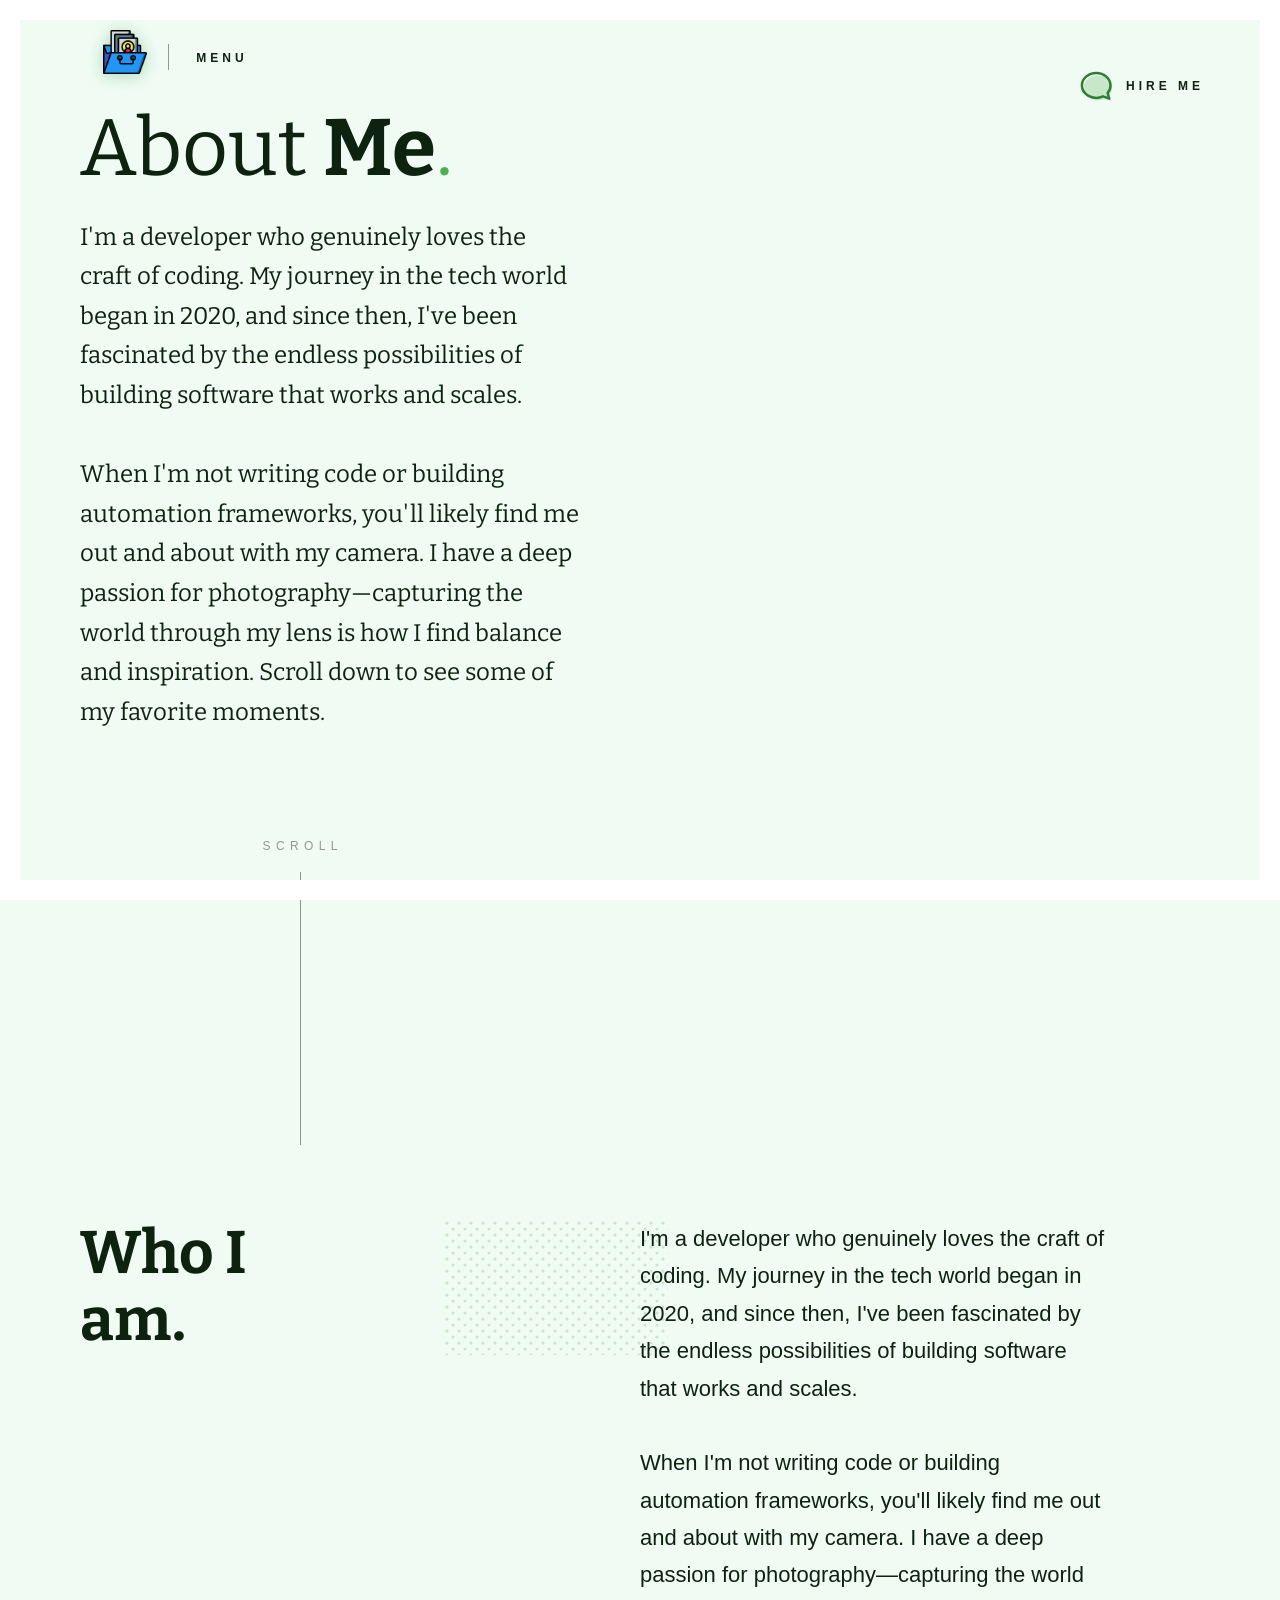
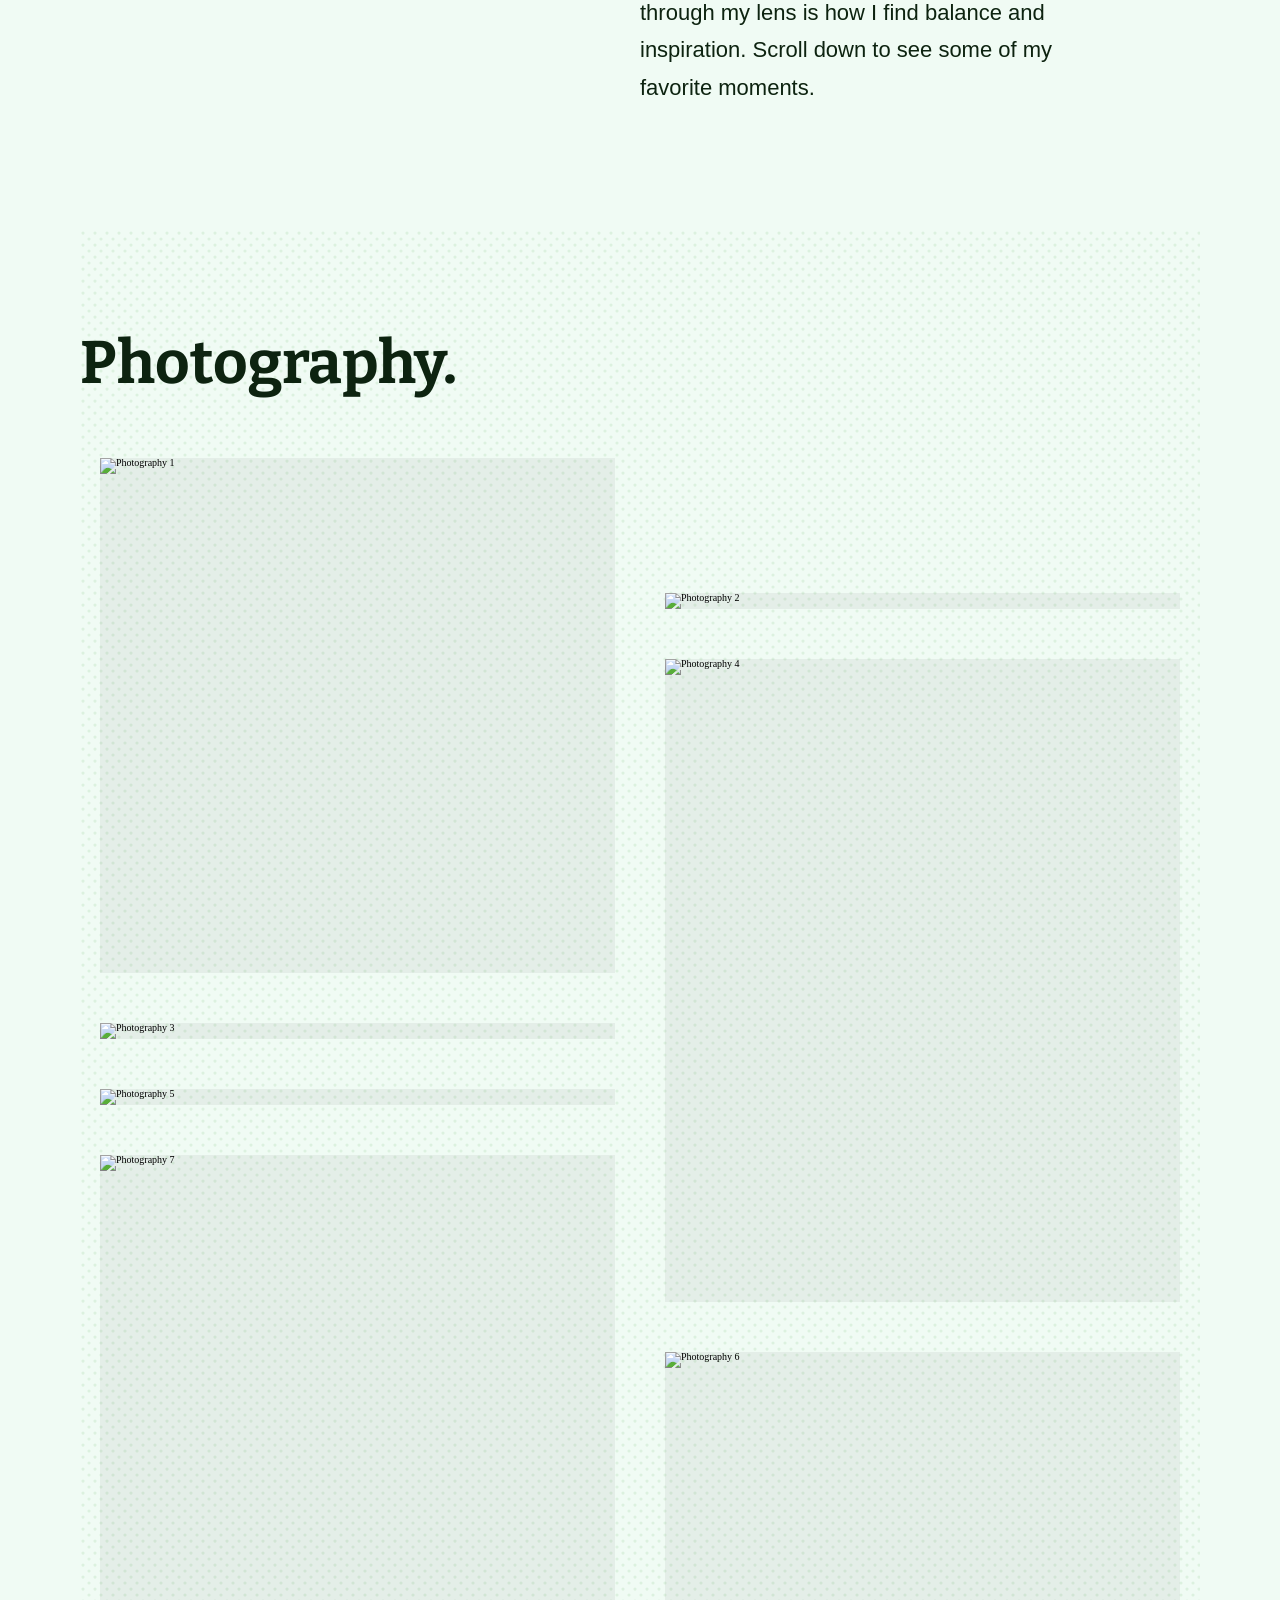
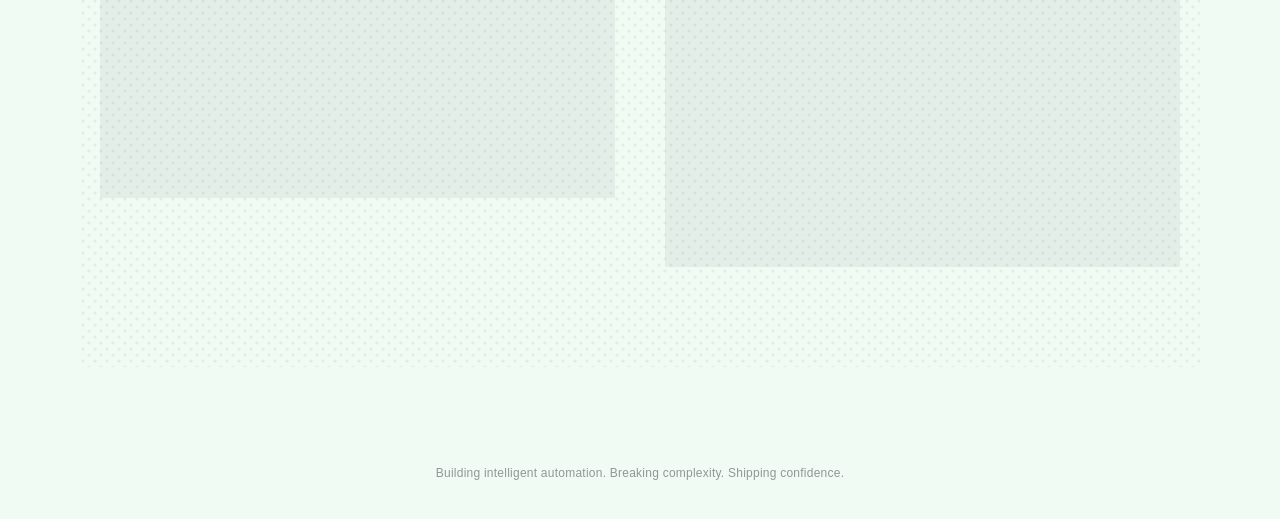
==== commit b5795b40: "feat: add GCP storage support to gallery loader and remove Instagram footer button" ====
--- a/about.html
+++ b/about.html
@@ -210,12 +210,7 @@
         </div>
       </div>
 
-      <footer class="photo-grid__footer">
-        <a class="btn" href="https://instagram.com/ayanrayrocks" target="_blank">
-          <span class="btn__label">See more on Instagram</span>
-          <span class="btn__fill stripes"></span>
-        </a>
-      </footer>
+      <!-- Removed Instagram button as requested -->
     </section>
 
   </main>
